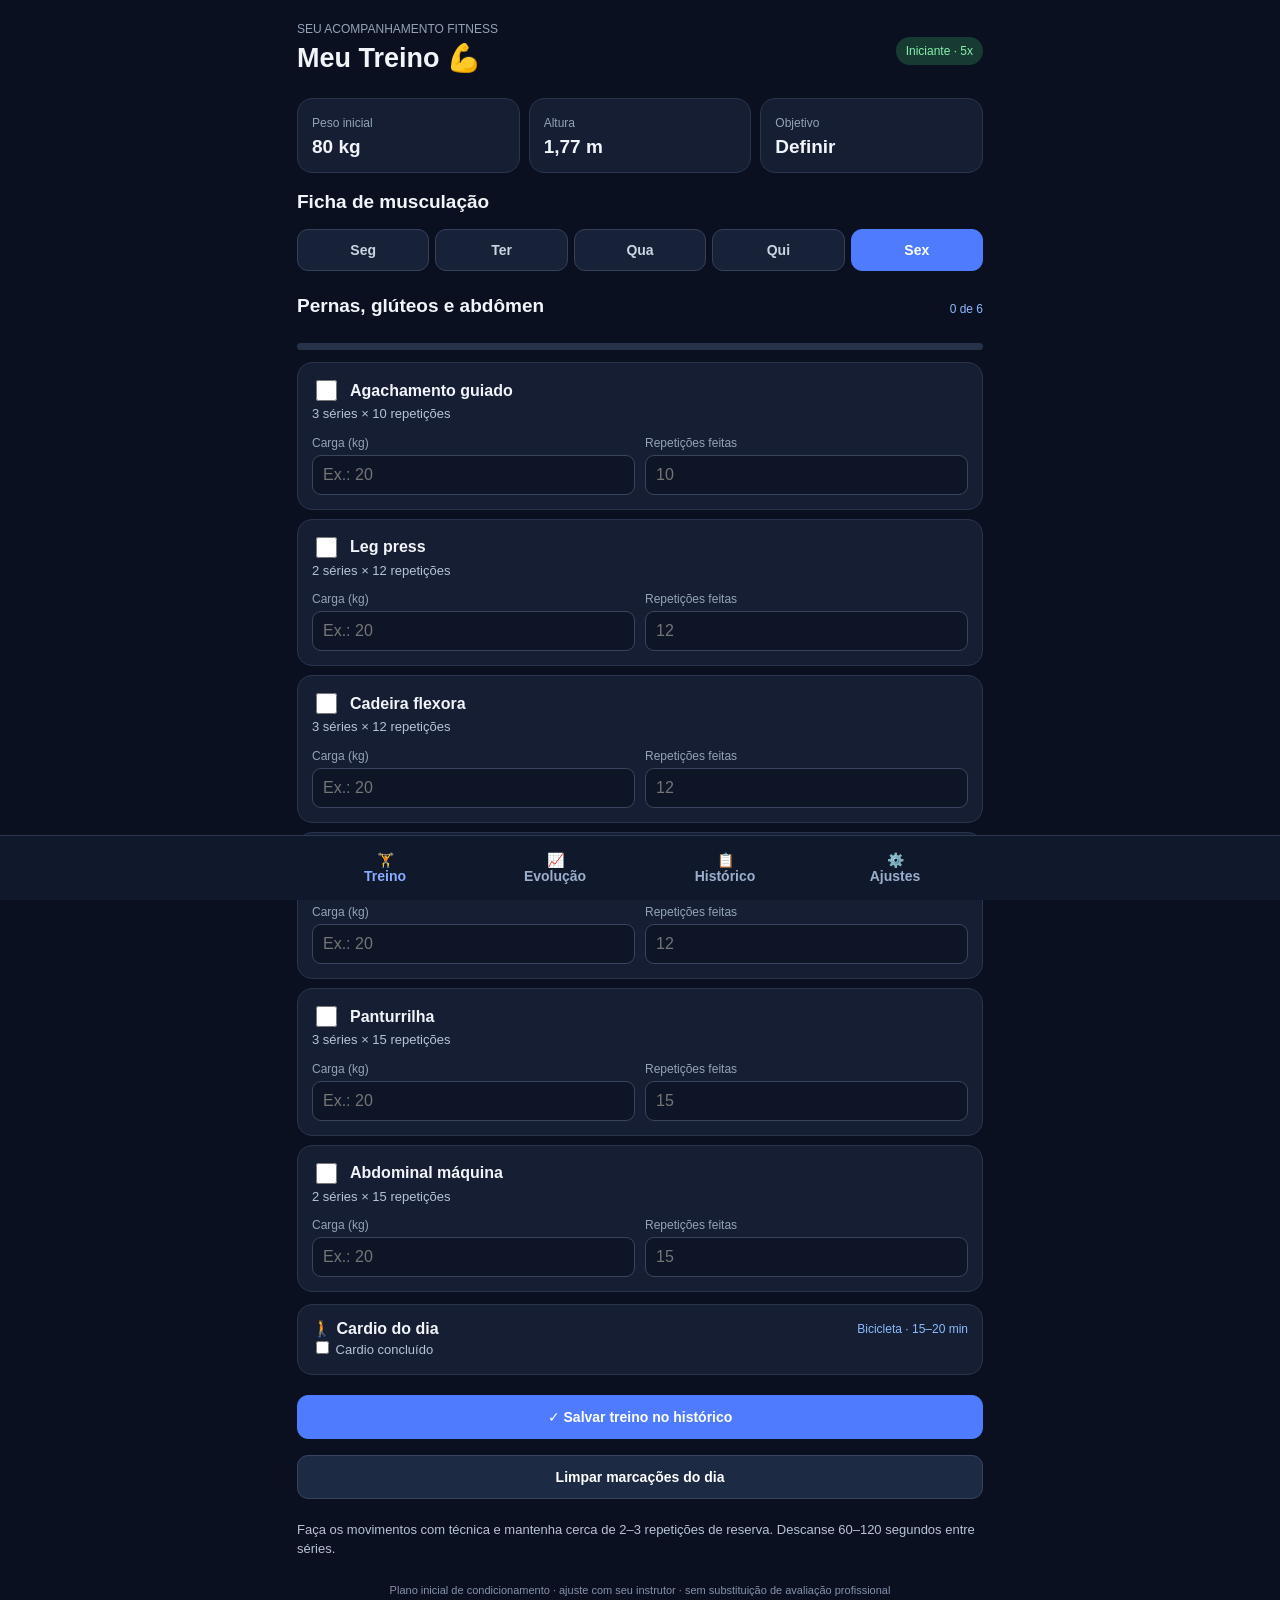
==== index.html @ 93e79a65 "Add files via upload" ====
<!doctype html><html lang="pt-BR"><head><meta charset="utf-8"><meta name="viewport" content="width=device-width,initial-scale=1,viewport-fit=cover"><meta name="theme-color" content="#0b1020"><meta name="apple-mobile-web-app-capable" content="yes"><meta name="apple-mobile-web-app-status-bar-style" content="black-translucent"><meta name="apple-mobile-web-app-title" content="Meu Treino"><link rel="manifest" href="manifest.webmanifest"><link rel="apple-touch-icon" href="icon-192.png"><title>Meu Treino</title><style>
:root{font-family:-apple-system,BlinkMacSystemFont,'Segoe UI',sans-serif;color:#f1f5f9;background:#0b1020;font-synthesis:none}*{box-sizing:border-box}body{margin:0;padding:env(safe-area-inset-top) 0 calc(85px + env(safe-area-inset-bottom));}main{max-width:720px;margin:auto;padding:22px 17px}h1{font-size:27px;margin:6px 0}h2{font-size:19px;margin:8px 0 14px}h3{font-size:16px;margin:0}.muted{color:#94a3b8}.small{font-size:12px}.hero{display:flex;justify-content:space-between;align-items:center}.pill{background:#173b32;color:#86efac;padding:7px 10px;border-radius:20px;font-size:12px}.stats{display:grid;grid-template-columns:repeat(3,1fr);gap:9px;margin:18px 0}.stat,.panel,.exercise{background:#151e32;border:1px solid #29354d;border-radius:15px;padding:14px}.stat strong{display:block;font-size:19px;margin-top:5px}.days{display:grid;grid-template-columns:repeat(5,1fr);gap:6px;margin:16px 0}.day{padding:12px 2px;border-radius:11px;border:1px solid #35415a;background:#172137;color:#cbd5e1;font-weight:650}.day.active,.primary{background:#4f7cff;color:white;border-color:#4f7cff}.exercise{margin:9px 0}.exhead{display:flex;align-items:center;gap:10px}.exhead label{font-weight:650;flex:1}.exhead input{width:21px;height:21px;accent-color:#42d89e}.fields{display:grid;grid-template-columns:1fr 1fr;gap:10px;margin-top:12px}.field label{display:block;color:#94a3b8;font-size:12px;margin-bottom:5px}input[type=number],input[type=date],input[type=text],select{width:100%;background:#0d1526;border:1px solid #39455f;border-radius:9px;color:white;font-size:16px;padding:10px;min-width:0}button{cursor:pointer;font-size:14px}.action{width:100%;border:1px solid #39455f;border-radius:11px;padding:13px;background:#1c2a43;color:white;font-weight:650;margin:8px 0}.action.primary{background:#4f7cff;border-color:#4f7cff}.bar{height:7px;background:#263249;border-radius:8px;overflow:hidden;margin:12px 0}.fill{height:100%;background:#42d89e;transition:width .2s}.row{display:flex;align-items:center;justify-content:space-between;gap:10px}.panel{margin:12px 0}.nav{position:fixed;bottom:0;left:0;right:0;display:flex;justify-content:center;background:#10192c;border-top:1px solid #2b3850;padding:8px 8px calc(8px + env(safe-area-inset-bottom));z-index:5}.nav button{flex:1;max-width:170px;border:0;background:transparent;color:#9baecb;padding:8px 4px;font-weight:600}.nav button.active{color:#8aabff}.hidden{display:none!important}.history{border-bottom:1px solid #34415a;padding:12px 0}.tag{font-size:12px;color:#8cbbff}.note{font-size:13px;line-height:1.5;color:#b6c3d8}.danger{color:#fda4af}.mini{padding:8px 12px;border-radius:9px;border:1px solid #40516f;background:#1a2943;color:#fff}.chart{width:100%;height:175px;display:block}.footer{font-size:11px;color:#8493ad;text-align:center;margin-top:25px} </style></head><body><main><div class="hero"><div><div class="muted small">SEU ACOMPANHAMENTO FITNESS</div><h1>Meu Treino 💪</h1></div><span class="pill">Iniciante · 5x</span></div><div class="stats"><div class="stat"><span class="muted small">Peso inicial</span><strong>80 kg</strong></div><div class="stat"><span class="muted small">Altura</span><strong>1,77 m</strong></div><div class="stat"><span class="muted small">Objetivo</span><strong>Definir</strong></div></div><section id="view-treino"><h2>Ficha de musculação</h2><div class="days" id="days"></div><div class="row"><h2 id="day-title"></h2><span class="tag" id="progress-text"></span></div><div class="bar"><div class="fill" id="progress"></div></div><div id="exercises"></div><div class="panel"><div class="row"><strong>🚶 Cardio do dia</strong><span class="tag" id="cardio"></span></div><label class="note"><input type="checkbox" id="cardio-done"> Cardio concluído</label></div><button class="action primary" id="finish">✓ Salvar treino no histórico</button><button class="action" id="clear-day">Limpar marcações do dia</button><p class="note">Faça os movimentos com técnica e mantenha cerca de 2–3 repetições de reserva. Descanse 60–120 segundos entre séries.</p></section><section id="view-evolucao" class="hidden"><h2>Evolução corporal</h2><div class="panel"><div class="fields"><div class="field"><label>Data</label><input type="date" id="measure-date"></div><div class="field"><label>Peso (kg)</label><input type="number" id="measure-weight" inputmode="decimal" step="0.1" placeholder="80"></div><div class="field"><label>Cintura (cm)</label><input type="number" id="measure-waist" inputmode="decimal" step="0.1" placeholder="Ex.: 92"></div></div><button class="action primary" id="save-measure">Salvar medida</button></div><div class="panel"><h3>Evolução do peso</h3><svg id="weight-chart" class="chart" viewBox="0 0 320 175" aria-label="Gráfico do peso"></svg></div><div class="panel"><h3>Evolução da cintura</h3><svg id="waist-chart" class="chart" viewBox="0 0 320 175" aria-label="Gráfico da cintura"></svg></div><div class="panel"><h3>Medidas registradas</h3><div id="measure-list"></div></div></section><section id="view-historico" class="hidden"><h2>Histórico de treinos</h2><div class="panel" id="history-list"></div></section><section id="view-ajustes" class="hidden"><h2>Dados e backup</h2><div class="panel"><h3>Salvar seus dados</h3><p class="note">Os registros ficam neste aparelho/navegador. Exporte um backup regularmente para Arquivos ou iCloud Drive, especialmente antes de trocar de iPhone.</p><button class="action primary" id="export">Exportar backup (.json)</button><label class="note" for="import">Importar backup:</label><input type="file" accept="application/json,.json" id="import" style="margin:12px 0;max-width:100%"><p class="note">A importação substitui os registros atuais após confirmação.</p></div><div class="panel"><h3>Instalação no iPhone</h3><p class="note">Depois de publicar em HTTPS, abra no Safari, toque em Compartilhar e escolha “Adicionar à Tela de Início”. O app pode funcionar offline após a primeira abertura.</p></div><button class="action danger" id="erase">Apagar todos os dados</button></section><p class="footer">Plano inicial de condicionamento · ajuste com seu instrutor · sem substituição de avaliação profissional</p></main><nav class="nav"><button data-tab="treino" class="active">🏋️<br>Treino</button><button data-tab="evolucao">📈<br>Evolução</button><button data-tab="historico">📋<br>Histórico</button><button data-tab="ajustes">⚙️<br>Ajustes</button></nav><script src="app.js"></script></body></html>
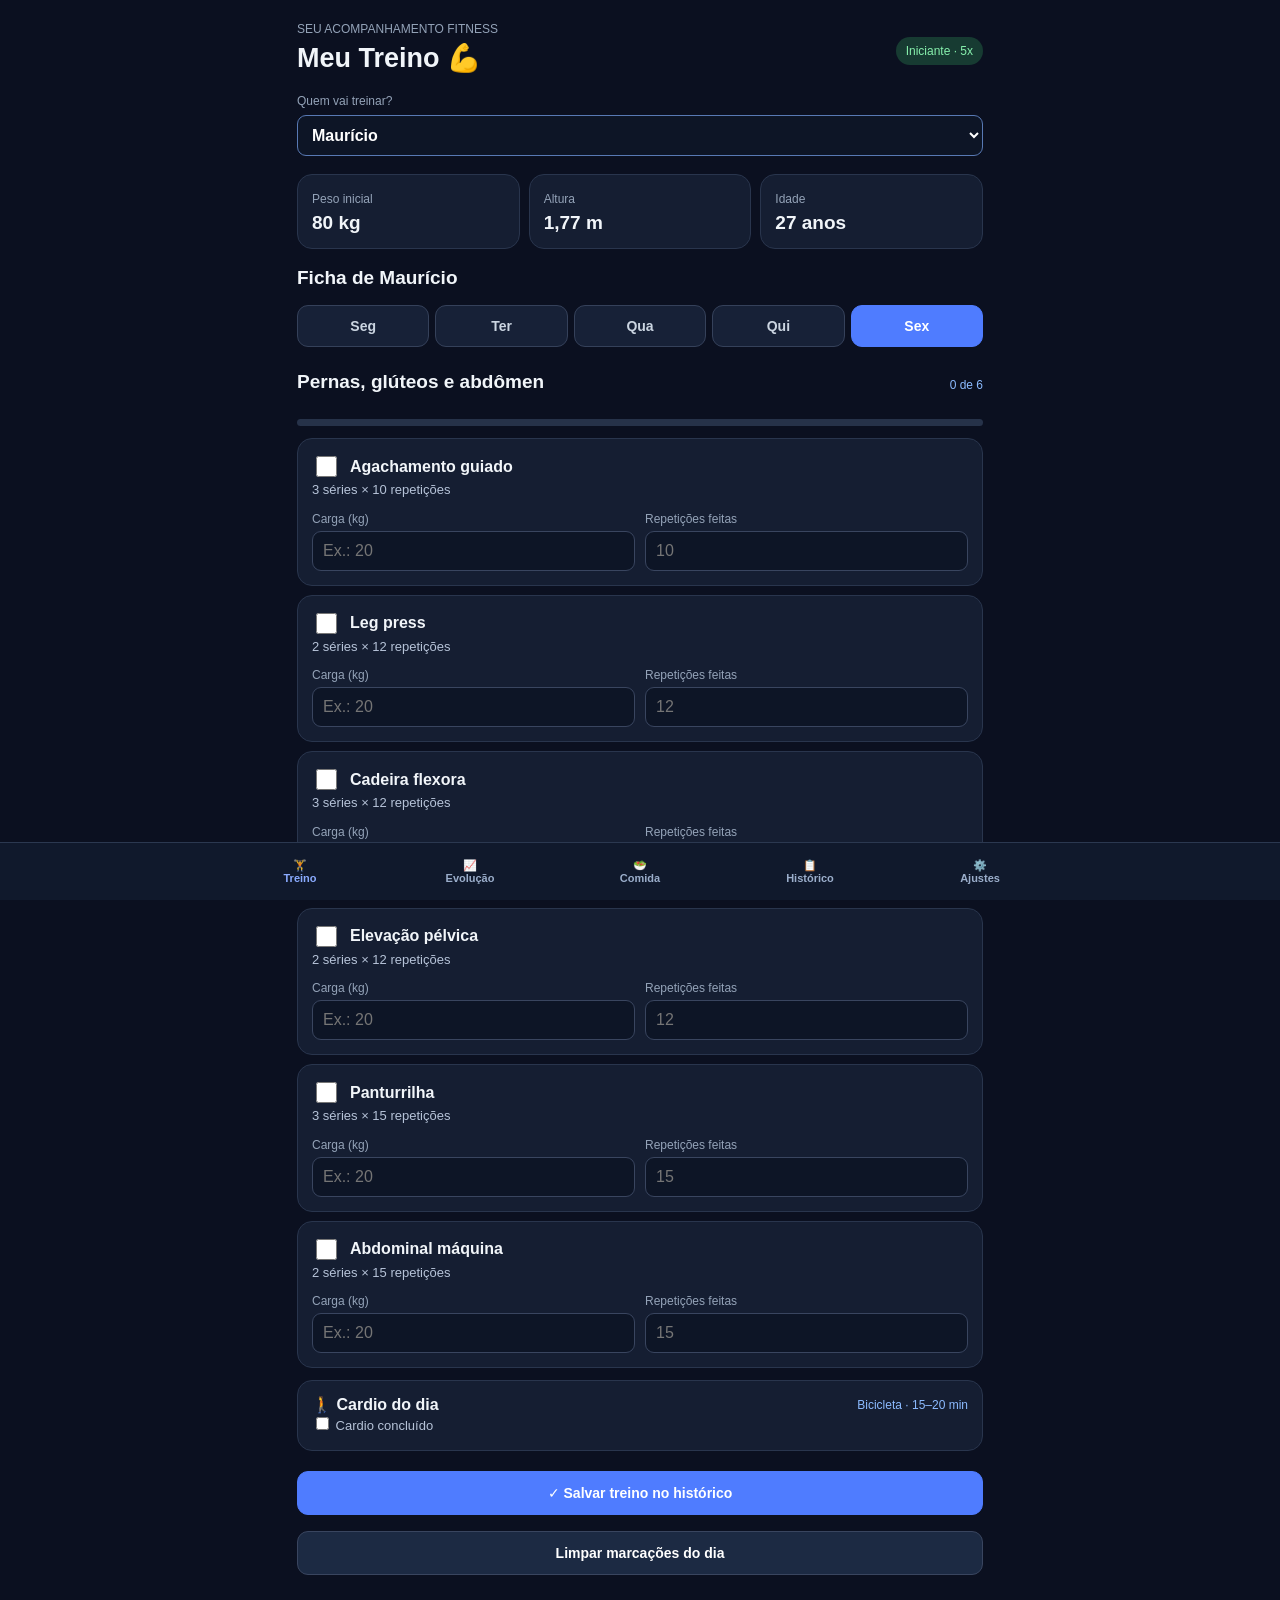
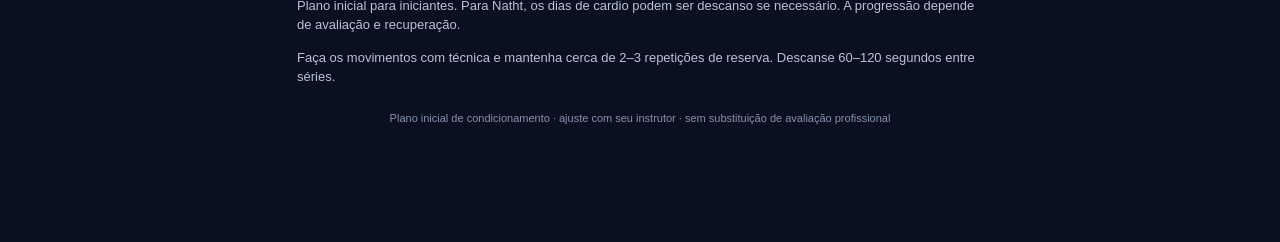
==== commit c0d167dd: "Add files via upload" ====
--- a/index.html
+++ b/index.html
@@ -1,2 +1,2 @@
 <!doctype html><html lang="pt-BR"><head><meta charset="utf-8"><meta name="viewport" content="width=device-width,initial-scale=1,viewport-fit=cover"><meta name="theme-color" content="#0b1020"><meta name="apple-mobile-web-app-capable" content="yes"><meta name="apple-mobile-web-app-status-bar-style" content="black-translucent"><meta name="apple-mobile-web-app-title" content="Meu Treino"><link rel="manifest" href="manifest.webmanifest"><link rel="apple-touch-icon" href="icon-192.png"><title>Meu Treino</title><style>
-:root{font-family:-apple-system,BlinkMacSystemFont,'Segoe UI',sans-serif;color:#f1f5f9;background:#0b1020;font-synthesis:none}*{box-sizing:border-box}body{margin:0;padding:env(safe-area-inset-top) 0 calc(85px + env(safe-area-inset-bottom));}main{max-width:720px;margin:auto;padding:22px 17px}h1{font-size:27px;margin:6px 0}h2{font-size:19px;margin:8px 0 14px}h3{font-size:16px;margin:0}.muted{color:#94a3b8}.small{font-size:12px}.hero{display:flex;justify-content:space-between;align-items:center}.pill{background:#173b32;color:#86efac;padding:7px 10px;border-radius:20px;font-size:12px}.stats{display:grid;grid-template-columns:repeat(3,1fr);gap:9px;margin:18px 0}.stat,.panel,.exercise{background:#151e32;border:1px solid #29354d;border-radius:15px;padding:14px}.stat strong{display:block;font-size:19px;margin-top:5px}.days{display:grid;grid-template-columns:repeat(5,1fr);gap:6px;margin:16px 0}.day{padding:12px 2px;border-radius:11px;border:1px solid #35415a;background:#172137;color:#cbd5e1;font-weight:650}.day.active,.primary{background:#4f7cff;color:white;border-color:#4f7cff}.exercise{margin:9px 0}.exhead{display:flex;align-items:center;gap:10px}.exhead label{font-weight:650;flex:1}.exhead input{width:21px;height:21px;accent-color:#42d89e}.fields{display:grid;grid-template-columns:1fr 1fr;gap:10px;margin-top:12px}.field label{display:block;color:#94a3b8;font-size:12px;margin-bottom:5px}input[type=number],input[type=date],input[type=text],select{width:100%;background:#0d1526;border:1px solid #39455f;border-radius:9px;color:white;font-size:16px;padding:10px;min-width:0}button{cursor:pointer;font-size:14px}.action{width:100%;border:1px solid #39455f;border-radius:11px;padding:13px;background:#1c2a43;color:white;font-weight:650;margin:8px 0}.action.primary{background:#4f7cff;border-color:#4f7cff}.bar{height:7px;background:#263249;border-radius:8px;overflow:hidden;margin:12px 0}.fill{height:100%;background:#42d89e;transition:width .2s}.row{display:flex;align-items:center;justify-content:space-between;gap:10px}.panel{margin:12px 0}.nav{position:fixed;bottom:0;left:0;right:0;display:flex;justify-content:center;background:#10192c;border-top:1px solid #2b3850;padding:8px 8px calc(8px + env(safe-area-inset-bottom));z-index:5}.nav button{flex:1;max-width:170px;border:0;background:transparent;color:#9baecb;padding:8px 4px;font-weight:600}.nav button.active{color:#8aabff}.hidden{display:none!important}.history{border-bottom:1px solid #34415a;padding:12px 0}.tag{font-size:12px;color:#8cbbff}.note{font-size:13px;line-height:1.5;color:#b6c3d8}.danger{color:#fda4af}.mini{padding:8px 12px;border-radius:9px;border:1px solid #40516f;background:#1a2943;color:#fff}.chart{width:100%;height:175px;display:block}.footer{font-size:11px;color:#8493ad;text-align:center;margin-top:25px} </style></head><body><main><div class="hero"><div><div class="muted small">SEU ACOMPANHAMENTO FITNESS</div><h1>Meu Treino 💪</h1></div><span class="pill">Iniciante · 5x</span></div><div class="stats"><div class="stat"><span class="muted small">Peso inicial</span><strong>80 kg</strong></div><div class="stat"><span class="muted small">Altura</span><strong>1,77 m</strong></div><div class="stat"><span class="muted small">Objetivo</span><strong>Definir</strong></div></div><section id="view-treino"><h2>Ficha de musculação</h2><div class="days" id="days"></div><div class="row"><h2 id="day-title"></h2><span class="tag" id="progress-text"></span></div><div class="bar"><div class="fill" id="progress"></div></div><div id="exercises"></div><div class="panel"><div class="row"><strong>🚶 Cardio do dia</strong><span class="tag" id="cardio"></span></div><label class="note"><input type="checkbox" id="cardio-done"> Cardio concluído</label></div><button class="action primary" id="finish">✓ Salvar treino no histórico</button><button class="action" id="clear-day">Limpar marcações do dia</button><p class="note">Faça os movimentos com técnica e mantenha cerca de 2–3 repetições de reserva. Descanse 60–120 segundos entre séries.</p></section><section id="view-evolucao" class="hidden"><h2>Evolução corporal</h2><div class="panel"><div class="fields"><div class="field"><label>Data</label><input type="date" id="measure-date"></div><div class="field"><label>Peso (kg)</label><input type="number" id="measure-weight" inputmode="decimal" step="0.1" placeholder="80"></div><div class="field"><label>Cintura (cm)</label><input type="number" id="measure-waist" inputmode="decimal" step="0.1" placeholder="Ex.: 92"></div></div><button class="action primary" id="save-measure">Salvar medida</button></div><div class="panel"><h3>Evolução do peso</h3><svg id="weight-chart" class="chart" viewBox="0 0 320 175" aria-label="Gráfico do peso"></svg></div><div class="panel"><h3>Evolução da cintura</h3><svg id="waist-chart" class="chart" viewBox="0 0 320 175" aria-label="Gráfico da cintura"></svg></div><div class="panel"><h3>Medidas registradas</h3><div id="measure-list"></div></div></section><section id="view-historico" class="hidden"><h2>Histórico de treinos</h2><div class="panel" id="history-list"></div></section><section id="view-ajustes" class="hidden"><h2>Dados e backup</h2><div class="panel"><h3>Salvar seus dados</h3><p class="note">Os registros ficam neste aparelho/navegador. Exporte um backup regularmente para Arquivos ou iCloud Drive, especialmente antes de trocar de iPhone.</p><button class="action primary" id="export">Exportar backup (.json)</button><label class="note" for="import">Importar backup:</label><input type="file" accept="application/json,.json" id="import" style="margin:12px 0;max-width:100%"><p class="note">A importação substitui os registros atuais após confirmação.</p></div><div class="panel"><h3>Instalação no iPhone</h3><p class="note">Depois de publicar em HTTPS, abra no Safari, toque em Compartilhar e escolha “Adicionar à Tela de Início”. O app pode funcionar offline após a primeira abertura.</p></div><button class="action danger" id="erase">Apagar todos os dados</button></section><p class="footer">Plano inicial de condicionamento · ajuste com seu instrutor · sem substituição de avaliação profissional</p></main><nav class="nav"><button data-tab="treino" class="active">🏋️<br>Treino</button><button data-tab="evolucao">📈<br>Evolução</button><button data-tab="historico">📋<br>Histórico</button><button data-tab="ajustes">⚙️<br>Ajustes</button></nav><script src="app.js"></script></body></html>
+:root{font-family:-apple-system,BlinkMacSystemFont,'Segoe UI',sans-serif;color:#f1f5f9;background:#0b1020;font-synthesis:none}*{box-sizing:border-box}body{margin:0;padding:env(safe-area-inset-top) 0 calc(85px + env(safe-area-inset-bottom));}main{max-width:720px;margin:auto;padding:22px 17px}h1{font-size:27px;margin:6px 0}h2{font-size:19px;margin:8px 0 14px}h3{font-size:16px;margin:0}.muted{color:#94a3b8}.small{font-size:12px}.hero{display:flex;justify-content:space-between;align-items:center}.pill{background:#173b32;color:#86efac;padding:7px 10px;border-radius:20px;font-size:12px}.profilebar{margin:14px 0}.profilebar label{display:block;font-size:12px;color:#94a3b8;margin-bottom:7px}.profilebar select{font-weight:700;border-color:#5879b4}.stats{display:grid;grid-template-columns:repeat(3,1fr);gap:9px;margin:18px 0}.stat,.panel,.exercise{background:#151e32;border:1px solid #29354d;border-radius:15px;padding:14px}.stat strong{display:block;font-size:19px;margin-top:5px}.days{display:grid;grid-template-columns:repeat(5,1fr);gap:6px;margin:16px 0}.day{padding:12px 2px;border-radius:11px;border:1px solid #35415a;background:#172137;color:#cbd5e1;font-weight:650}.day.active,.primary{background:#4f7cff;color:white;border-color:#4f7cff}.exercise{margin:9px 0}.exhead{display:flex;align-items:center;gap:10px}.exhead label{font-weight:650;flex:1}.exhead input{width:21px;height:21px;accent-color:#42d89e}.fields{display:grid;grid-template-columns:1fr 1fr;gap:10px;margin-top:12px}.field label{display:block;color:#94a3b8;font-size:12px;margin-bottom:5px}input[type=number],input[type=date],input[type=text],select{width:100%;background:#0d1526;border:1px solid #39455f;border-radius:9px;color:white;font-size:16px;padding:10px;min-width:0}button{cursor:pointer;font-size:14px}.action{width:100%;border:1px solid #39455f;border-radius:11px;padding:13px;background:#1c2a43;color:white;font-weight:650;margin:8px 0}.action.primary{background:#4f7cff;border-color:#4f7cff}.bar{height:7px;background:#263249;border-radius:8px;overflow:hidden;margin:12px 0}.fill{height:100%;background:#42d89e;transition:width .2s}.row{display:flex;align-items:center;justify-content:space-between;gap:10px}.panel{margin:12px 0}.nav{position:fixed;bottom:0;left:0;right:0;display:flex;justify-content:center;background:#10192c;border-top:1px solid #2b3850;padding:8px 8px calc(8px + env(safe-area-inset-bottom));z-index:5}.nav button{flex:1;max-width:170px;border:0;background:transparent;color:#9baecb;padding:8px 4px;font-weight:600}.nav button.active{color:#8aabff}.hidden{display:none!important}.history{border-bottom:1px solid #34415a;padding:12px 0}.tag{font-size:12px;color:#8cbbff}.note{font-size:13px;line-height:1.5;color:#b6c3d8}.danger{color:#fda4af}.mini{padding:8px 12px;border-radius:9px;border:1px solid #40516f;background:#1a2943;color:#fff}.chart{width:100%;height:175px;display:block}.footer{font-size:11px;color:#8493ad;text-align:center;margin-top:25px} textarea{width:100%;min-height:76px;background:#0d1526;border:1px solid #39455f;border-radius:9px;color:#fff;font-size:16px;padding:10px} .field{min-width:0}.field select{width:100%}.cols3{display:grid;grid-template-columns:repeat(3,1fr);gap:8px}.chips{display:flex;flex-wrap:wrap;gap:7px}.chip{border:1px solid #40516f;background:#1c2a43;color:#e2e8f0;border-radius:20px;padding:9px 11px}.hint{font-size:12px;color:#a7b7d1}.metric{font-size:25px;font-weight:750;color:#a8c1ff}.nav{overflow-x:auto}.nav button{min-width:65px;font-size:11px}.warn{color:#fbbf24} </style></head><body><main><div class="hero"><div><div class="muted small">SEU ACOMPANHAMENTO FITNESS</div><h1>Meu Treino 💪</h1></div><span class="pill">Iniciante · 5x</span></div><div class="profilebar"><label for="profile">Quem vai treinar?</label><select id="profile"><option value="mauricio">Maurício</option><option value="natht">Natht</option></select></div><div class="stats"><div class="stat"><span class="muted small">Peso inicial</span><strong id="stat-weight">80 kg</strong></div><div class="stat"><span class="muted small">Altura</span><strong id="stat-height">1,77 m</strong></div><div class="stat"><span class="muted small">Idade</span><strong id="stat-age">27 anos</strong></div></div><section id="view-treino"><h2>Ficha de <span data-profile-name>Maurício</span></h2><div class="days" id="days"></div><div class="row"><h2 id="day-title"></h2><span class="tag" id="progress-text"></span></div><div class="bar"><div class="fill" id="progress"></div></div><div id="exercises"></div><div class="panel"><div class="row"><strong>🚶 Cardio do dia</strong><span class="tag" id="cardio"></span></div><label class="note"><input type="checkbox" id="cardio-done"> Cardio concluído</label></div><button class="action primary" id="finish">✓ Salvar treino no histórico</button><button class="action" id="clear-day">Limpar marcações do dia</button><p class="note">Plano inicial para iniciantes. Para Natht, os dias de cardio podem ser descanso se necessário. A progressão depende de avaliação e recuperação.</p><p class="note">Faça os movimentos com técnica e mantenha cerca de 2–3 repetições de reserva. Descanse 60–120 segundos entre séries.</p></section><section id="view-evolucao" class="hidden"><h2>Evolução de <span data-profile-name>Maurício</span></h2><div class="panel"><div class="fields"><div class="field"><label>Data</label><input type="date" id="measure-date"></div><div class="field"><label>Peso (kg)</label><input type="number" id="measure-weight" inputmode="decimal" step="0.1" placeholder="80"></div><div class="field"><label>Cintura (cm)</label><input type="number" id="measure-waist" inputmode="decimal" step="0.1" placeholder="Ex.: 92"></div><div class="field"><label>Quadril (cm)</label><input type="number" id="measure-hip" step="0.1"></div><div class="field"><label>Peito (cm)</label><input type="number" id="measure-chest" step="0.1"></div><div class="field"><label>Braço (cm)</label><input type="number" id="measure-arm" step="0.1"></div></div><button class="action primary" id="save-measure">Salvar medida</button></div><div class="panel"><h3>Evolução do peso</h3><svg id="weight-chart" class="chart" viewBox="0 0 320 175" aria-label="Gráfico do peso"></svg></div><div class="panel"><h3>Evolução da cintura</h3><svg id="waist-chart" class="chart" viewBox="0 0 320 175" aria-label="Gráfico da cintura"></svg></div><div class="panel"><h3>Água de hoje</h3><div class="row"><div><strong id="water-total">0 ml</strong><p class="hint" id="water-goal"></p></div><button class="mini" id="water-add">+ 250 ml</button><button class="mini" id="water-reset">Zerar</button></div></div><div class="panel"><h3>Medidas registradas</h3><div id="measure-list"></div></div></section><section id="view-alimentacao" class="hidden"><h2>Alimentação de <span data-profile-name>Maurício</span></h2><div class="panel"><div class="row"><strong>Diário alimentar</strong><input type="date" id="food-date" style="width:155px"></div><div class="cols3" style="margin-top:14px"><div><span class="hint">Consumidas</span><div class="metric" id="food-total">0</div><span class="hint">kcal</span></div><div><span class="hint">Meta diária</span><div class="metric" id="food-goal">—</div><span class="hint">kcal</span></div><div><span class="hint">Proteínas</span><div class="metric" id="protein-total">0</div><span class="hint">gramas</span></div></div><div class="bar"><div id="food-progress" class="fill"></div></div><p class="note" id="food-balance"></p></div><div class="panel"><h3>Adicionar alimento ou refeição</h3><p class="hint">Valores são estimativas. Confira o rótulo ou tabela nutricional e ajuste as quantidades.</p><div class="fields"><div class="field"><label>Alimento / refeição</label><input type="text" id="food-name" placeholder="Ex.: arroz cozido"></div><div class="field"><label>Refeição</label><select id="food-meal"><option>Café da manhã</option><option>Almoço</option><option>Lanche</option><option>Jantar</option><option>Ceia</option></select></div><div class="field"><label>Calorias (kcal)</label><input type="number" id="food-cal" min="0" step="1" placeholder="Ex.: 130"></div><div class="field"><label>Proteína (g)</label><input type="number" id="food-protein" min="0" step="0.1" placeholder="Ex.: 3"></div></div><button class="action primary" id="add-food">+ Registrar alimento</button><h3 style="margin:12px 0 8px">Atalhos de porções</h3><div class="chips" id="food-quick"></div></div><div class="panel"><h3>Refeições registradas</h3><div id="food-list"></div></div><div class="panel"><h3>Ideias de refeições</h3><div id="food-tips"></div><p class="note">Sugestões gerais, não substituem orientação nutricional. Para perda de gordura, priorize um déficit moderado e proteína adequada.</p></div></section><section id="view-historico" class="hidden"><h2>Histórico de <span data-profile-name>Maurício</span></h2><div class="panel" id="history-list"></div></section><section id="view-ajustes" class="hidden"><h2>Perfil e ajustes</h2><div class="panel"><h3>Dados de <span data-profile-name>Maurício</span></h3><div class="fields"><div class="field"><label>Nome</label><input type="text" id="cfg-name"></div><div class="field"><label>Idade (anos)</label><input type="number" id="cfg-age" min="13" max="110"></div><div class="field"><label>Altura (cm)</label><input type="number" id="cfg-height" min="100" max="240" step="0.1"></div><div class="field"><label>Peso atual (kg)</label><input type="number" id="cfg-weight" min="25" max="350" step="0.1"></div><div class="field"><label>Meta calórica (kcal/dia)</label><input type="number" id="cfg-cal" min="1000" max="6000" step="50"></div><div class="field"><label>Meta proteína (g/dia)</label><input type="number" id="cfg-protein" min="30" max="350"></div><div class="field"><label>Meta de água (ml/dia)</label><input type="number" id="cfg-water" min="500" max="7000" step="100"></div></div><button class="action primary" id="save-profile">Salvar perfil e metas</button><p class="hint">Metas são editáveis e estimativas iniciais, não prescrições individuais.</p></div><div class="panel"><h3>Editar ficha de treino</h3><div class="field"><label>Dia</label><select id="edit-day"></select></div><div class="field" style="margin-top:9px"><label>Nome do treino</label><input type="text" id="edit-title"></div><div class="field" style="margin-top:9px"><label>Cardio</label><input type="text" id="edit-cardio"></div><div id="edit-exercises"></div><button class="action" id="add-exercise">+ Adicionar exercício</button><button class="action primary" id="save-workout">Salvar alterações no treino</button><button class="action" id="reset-workout">Restaurar treino original deste dia</button><p class="hint">Mudanças afetam treinos futuros, sem apagar o histórico já salvo.</p></div><div class="panel"><h3>Salvar seus dados</h3><p class="note">Os registros ficam neste aparelho/navegador. Exporte um backup regularmente para Arquivos ou iCloud Drive, especialmente antes de trocar de iPhone.</p><button class="action primary" id="export">Exportar backup (.json)</button><label class="note" for="import">Importar backup:</label><input type="file" accept="application/json,.json" id="import" style="margin:12px 0;max-width:100%"><p class="note">O backup v2 inclui os dois perfis. Backups antigos (v1) restauram apenas o perfil Maurício.</p></div><div class="panel"><h3>Instalação no iPhone</h3><p class="note">Depois de publicar em HTTPS, abra no Safari, toque em Compartilhar e escolha “Adicionar à Tela de Início”. O app pode funcionar offline após a primeira abertura.</p></div><button class="action danger" id="erase">Apagar dados do perfil selecionado</button></section><p class="footer">Plano inicial de condicionamento · ajuste com seu instrutor · sem substituição de avaliação profissional</p></main><nav class="nav"><button data-tab="treino" class="active">🏋️<br>Treino</button><button data-tab="evolucao">📈<br>Evolução</button><button data-tab="alimentacao">🥗<br>Comida</button><button data-tab="historico">📋<br>Histórico</button><button data-tab="ajustes">⚙️<br>Ajustes</button></nav><script src="app.js"></script></body></html>
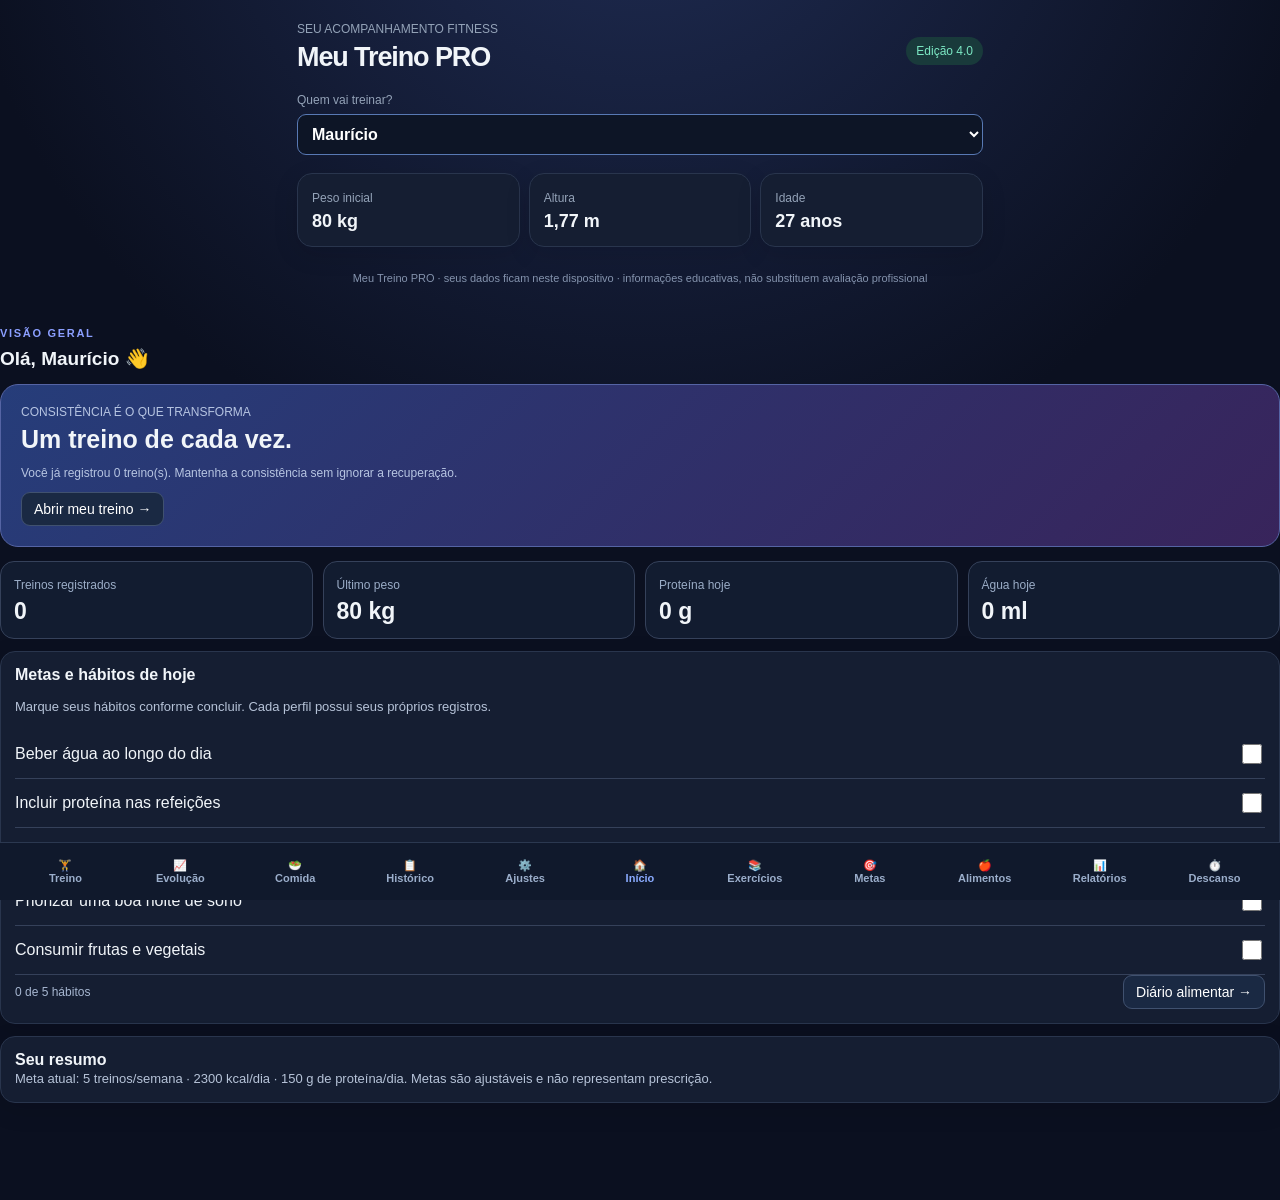
==== commit 3a7930ec: "Add files via upload" ====
--- a/index.html
+++ b/index.html
@@ -1,2 +1,5 @@
-<!doctype html><html lang="pt-BR"><head><meta charset="utf-8"><meta name="viewport" content="width=device-width,initial-scale=1,viewport-fit=cover"><meta name="theme-color" content="#0b1020"><meta name="apple-mobile-web-app-capable" content="yes"><meta name="apple-mobile-web-app-status-bar-style" content="black-translucent"><meta name="apple-mobile-web-app-title" content="Meu Treino"><link rel="manifest" href="manifest.webmanifest"><link rel="apple-touch-icon" href="icon-192.png"><title>Meu Treino</title><style>
-:root{font-family:-apple-system,BlinkMacSystemFont,'Segoe UI',sans-serif;color:#f1f5f9;background:#0b1020;font-synthesis:none}*{box-sizing:border-box}body{margin:0;padding:env(safe-area-inset-top) 0 calc(85px + env(safe-area-inset-bottom));}main{max-width:720px;margin:auto;padding:22px 17px}h1{font-size:27px;margin:6px 0}h2{font-size:19px;margin:8px 0 14px}h3{font-size:16px;margin:0}.muted{color:#94a3b8}.small{font-size:12px}.hero{display:flex;justify-content:space-between;align-items:center}.pill{background:#173b32;color:#86efac;padding:7px 10px;border-radius:20px;font-size:12px}.profilebar{margin:14px 0}.profilebar label{display:block;font-size:12px;color:#94a3b8;margin-bottom:7px}.profilebar select{font-weight:700;border-color:#5879b4}.stats{display:grid;grid-template-columns:repeat(3,1fr);gap:9px;margin:18px 0}.stat,.panel,.exercise{background:#151e32;border:1px solid #29354d;border-radius:15px;padding:14px}.stat strong{display:block;font-size:19px;margin-top:5px}.days{display:grid;grid-template-columns:repeat(5,1fr);gap:6px;margin:16px 0}.day{padding:12px 2px;border-radius:11px;border:1px solid #35415a;background:#172137;color:#cbd5e1;font-weight:650}.day.active,.primary{background:#4f7cff;color:white;border-color:#4f7cff}.exercise{margin:9px 0}.exhead{display:flex;align-items:center;gap:10px}.exhead label{font-weight:650;flex:1}.exhead input{width:21px;height:21px;accent-color:#42d89e}.fields{display:grid;grid-template-columns:1fr 1fr;gap:10px;margin-top:12px}.field label{display:block;color:#94a3b8;font-size:12px;margin-bottom:5px}input[type=number],input[type=date],input[type=text],select{width:100%;background:#0d1526;border:1px solid #39455f;border-radius:9px;color:white;font-size:16px;padding:10px;min-width:0}button{cursor:pointer;font-size:14px}.action{width:100%;border:1px solid #39455f;border-radius:11px;padding:13px;background:#1c2a43;color:white;font-weight:650;margin:8px 0}.action.primary{background:#4f7cff;border-color:#4f7cff}.bar{height:7px;background:#263249;border-radius:8px;overflow:hidden;margin:12px 0}.fill{height:100%;background:#42d89e;transition:width .2s}.row{display:flex;align-items:center;justify-content:space-between;gap:10px}.panel{margin:12px 0}.nav{position:fixed;bottom:0;left:0;right:0;display:flex;justify-content:center;background:#10192c;border-top:1px solid #2b3850;padding:8px 8px calc(8px + env(safe-area-inset-bottom));z-index:5}.nav button{flex:1;max-width:170px;border:0;background:transparent;color:#9baecb;padding:8px 4px;font-weight:600}.nav button.active{color:#8aabff}.hidden{display:none!important}.history{border-bottom:1px solid #34415a;padding:12px 0}.tag{font-size:12px;color:#8cbbff}.note{font-size:13px;line-height:1.5;color:#b6c3d8}.danger{color:#fda4af}.mini{padding:8px 12px;border-radius:9px;border:1px solid #40516f;background:#1a2943;color:#fff}.chart{width:100%;height:175px;display:block}.footer{font-size:11px;color:#8493ad;text-align:center;margin-top:25px} textarea{width:100%;min-height:76px;background:#0d1526;border:1px solid #39455f;border-radius:9px;color:#fff;font-size:16px;padding:10px} .field{min-width:0}.field select{width:100%}.cols3{display:grid;grid-template-columns:repeat(3,1fr);gap:8px}.chips{display:flex;flex-wrap:wrap;gap:7px}.chip{border:1px solid #40516f;background:#1c2a43;color:#e2e8f0;border-radius:20px;padding:9px 11px}.hint{font-size:12px;color:#a7b7d1}.metric{font-size:25px;font-weight:750;color:#a8c1ff}.nav{overflow-x:auto}.nav button{min-width:65px;font-size:11px}.warn{color:#fbbf24} </style></head><body><main><div class="hero"><div><div class="muted small">SEU ACOMPANHAMENTO FITNESS</div><h1>Meu Treino 💪</h1></div><span class="pill">Iniciante · 5x</span></div><div class="profilebar"><label for="profile">Quem vai treinar?</label><select id="profile"><option value="mauricio">Maurício</option><option value="natht">Natht</option></select></div><div class="stats"><div class="stat"><span class="muted small">Peso inicial</span><strong id="stat-weight">80 kg</strong></div><div class="stat"><span class="muted small">Altura</span><strong id="stat-height">1,77 m</strong></div><div class="stat"><span class="muted small">Idade</span><strong id="stat-age">27 anos</strong></div></div><section id="view-treino"><h2>Ficha de <span data-profile-name>Maurício</span></h2><div class="days" id="days"></div><div class="row"><h2 id="day-title"></h2><span class="tag" id="progress-text"></span></div><div class="bar"><div class="fill" id="progress"></div></div><div id="exercises"></div><div class="panel"><div class="row"><strong>🚶 Cardio do dia</strong><span class="tag" id="cardio"></span></div><label class="note"><input type="checkbox" id="cardio-done"> Cardio concluído</label></div><button class="action primary" id="finish">✓ Salvar treino no histórico</button><button class="action" id="clear-day">Limpar marcações do dia</button><p class="note">Plano inicial para iniciantes. Para Natht, os dias de cardio podem ser descanso se necessário. A progressão depende de avaliação e recuperação.</p><p class="note">Faça os movimentos com técnica e mantenha cerca de 2–3 repetições de reserva. Descanse 60–120 segundos entre séries.</p></section><section id="view-evolucao" class="hidden"><h2>Evolução de <span data-profile-name>Maurício</span></h2><div class="panel"><div class="fields"><div class="field"><label>Data</label><input type="date" id="measure-date"></div><div class="field"><label>Peso (kg)</label><input type="number" id="measure-weight" inputmode="decimal" step="0.1" placeholder="80"></div><div class="field"><label>Cintura (cm)</label><input type="number" id="measure-waist" inputmode="decimal" step="0.1" placeholder="Ex.: 92"></div><div class="field"><label>Quadril (cm)</label><input type="number" id="measure-hip" step="0.1"></div><div class="field"><label>Peito (cm)</label><input type="number" id="measure-chest" step="0.1"></div><div class="field"><label>Braço (cm)</label><input type="number" id="measure-arm" step="0.1"></div></div><button class="action primary" id="save-measure">Salvar medida</button></div><div class="panel"><h3>Evolução do peso</h3><svg id="weight-chart" class="chart" viewBox="0 0 320 175" aria-label="Gráfico do peso"></svg></div><div class="panel"><h3>Evolução da cintura</h3><svg id="waist-chart" class="chart" viewBox="0 0 320 175" aria-label="Gráfico da cintura"></svg></div><div class="panel"><h3>Água de hoje</h3><div class="row"><div><strong id="water-total">0 ml</strong><p class="hint" id="water-goal"></p></div><button class="mini" id="water-add">+ 250 ml</button><button class="mini" id="water-reset">Zerar</button></div></div><div class="panel"><h3>Medidas registradas</h3><div id="measure-list"></div></div></section><section id="view-alimentacao" class="hidden"><h2>Alimentação de <span data-profile-name>Maurício</span></h2><div class="panel"><div class="row"><strong>Diário alimentar</strong><input type="date" id="food-date" style="width:155px"></div><div class="cols3" style="margin-top:14px"><div><span class="hint">Consumidas</span><div class="metric" id="food-total">0</div><span class="hint">kcal</span></div><div><span class="hint">Meta diária</span><div class="metric" id="food-goal">—</div><span class="hint">kcal</span></div><div><span class="hint">Proteínas</span><div class="metric" id="protein-total">0</div><span class="hint">gramas</span></div></div><div class="bar"><div id="food-progress" class="fill"></div></div><p class="note" id="food-balance"></p></div><div class="panel"><h3>Adicionar alimento ou refeição</h3><p class="hint">Valores são estimativas. Confira o rótulo ou tabela nutricional e ajuste as quantidades.</p><div class="fields"><div class="field"><label>Alimento / refeição</label><input type="text" id="food-name" placeholder="Ex.: arroz cozido"></div><div class="field"><label>Refeição</label><select id="food-meal"><option>Café da manhã</option><option>Almoço</option><option>Lanche</option><option>Jantar</option><option>Ceia</option></select></div><div class="field"><label>Calorias (kcal)</label><input type="number" id="food-cal" min="0" step="1" placeholder="Ex.: 130"></div><div class="field"><label>Proteína (g)</label><input type="number" id="food-protein" min="0" step="0.1" placeholder="Ex.: 3"></div></div><button class="action primary" id="add-food">+ Registrar alimento</button><h3 style="margin:12px 0 8px">Atalhos de porções</h3><div class="chips" id="food-quick"></div></div><div class="panel"><h3>Refeições registradas</h3><div id="food-list"></div></div><div class="panel"><h3>Ideias de refeições</h3><div id="food-tips"></div><p class="note">Sugestões gerais, não substituem orientação nutricional. Para perda de gordura, priorize um déficit moderado e proteína adequada.</p></div></section><section id="view-historico" class="hidden"><h2>Histórico de <span data-profile-name>Maurício</span></h2><div class="panel" id="history-list"></div></section><section id="view-ajustes" class="hidden"><h2>Perfil e ajustes</h2><div class="panel"><h3>Dados de <span data-profile-name>Maurício</span></h3><div class="fields"><div class="field"><label>Nome</label><input type="text" id="cfg-name"></div><div class="field"><label>Idade (anos)</label><input type="number" id="cfg-age" min="13" max="110"></div><div class="field"><label>Altura (cm)</label><input type="number" id="cfg-height" min="100" max="240" step="0.1"></div><div class="field"><label>Peso atual (kg)</label><input type="number" id="cfg-weight" min="25" max="350" step="0.1"></div><div class="field"><label>Meta calórica (kcal/dia)</label><input type="number" id="cfg-cal" min="1000" max="6000" step="50"></div><div class="field"><label>Meta proteína (g/dia)</label><input type="number" id="cfg-protein" min="30" max="350"></div><div class="field"><label>Meta de água (ml/dia)</label><input type="number" id="cfg-water" min="500" max="7000" step="100"></div></div><button class="action primary" id="save-profile">Salvar perfil e metas</button><p class="hint">Metas são editáveis e estimativas iniciais, não prescrições individuais.</p></div><div class="panel"><h3>Editar ficha de treino</h3><div class="field"><label>Dia</label><select id="edit-day"></select></div><div class="field" style="margin-top:9px"><label>Nome do treino</label><input type="text" id="edit-title"></div><div class="field" style="margin-top:9px"><label>Cardio</label><input type="text" id="edit-cardio"></div><div id="edit-exercises"></div><button class="action" id="add-exercise">+ Adicionar exercício</button><button class="action primary" id="save-workout">Salvar alterações no treino</button><button class="action" id="reset-workout">Restaurar treino original deste dia</button><p class="hint">Mudanças afetam treinos futuros, sem apagar o histórico já salvo.</p></div><div class="panel"><h3>Salvar seus dados</h3><p class="note">Os registros ficam neste aparelho/navegador. Exporte um backup regularmente para Arquivos ou iCloud Drive, especialmente antes de trocar de iPhone.</p><button class="action primary" id="export">Exportar backup (.json)</button><label class="note" for="import">Importar backup:</label><input type="file" accept="application/json,.json" id="import" style="margin:12px 0;max-width:100%"><p class="note">O backup v2 inclui os dois perfis. Backups antigos (v1) restauram apenas o perfil Maurício.</p></div><div class="panel"><h3>Instalação no iPhone</h3><p class="note">Depois de publicar em HTTPS, abra no Safari, toque em Compartilhar e escolha “Adicionar à Tela de Início”. O app pode funcionar offline após a primeira abertura.</p></div><button class="action danger" id="erase">Apagar dados do perfil selecionado</button></section><p class="footer">Plano inicial de condicionamento · ajuste com seu instrutor · sem substituição de avaliação profissional</p></main><nav class="nav"><button data-tab="treino" class="active">🏋️<br>Treino</button><button data-tab="evolucao">📈<br>Evolução</button><button data-tab="alimentacao">🥗<br>Comida</button><button data-tab="historico">📋<br>Histórico</button><button data-tab="ajustes">⚙️<br>Ajustes</button></nav><script src="app.js"></script></body></html>
+<!DOCTYPE html>
+<html lang="pt-BR"><head><meta charset="utf-8"/><meta content="width=device-width,initial-scale=1,viewport-fit=cover" name="viewport"/><meta content="#0b1020" name="theme-color"/><meta content="yes" name="apple-mobile-web-app-capable"/><meta content="black-translucent" name="apple-mobile-web-app-status-bar-style"/><meta content="Meu Treino" name="apple-mobile-web-app-title"/><link href="manifest.webmanifest" rel="manifest"/><link href="icon-192.png" rel="apple-touch-icon"/><title>Meu Treino</title><style>
+:root{font-family:-apple-system,BlinkMacSystemFont,'Segoe UI',sans-serif;color:#f1f5f9;background:#0b1020;font-synthesis:none}*{box-sizing:border-box}body{margin:0;padding:env(safe-area-inset-top) 0 calc(85px + env(safe-area-inset-bottom));}main{max-width:720px;margin:auto;padding:22px 17px}h1{font-size:27px;margin:6px 0}h2{font-size:19px;margin:8px 0 14px}h3{font-size:16px;margin:0}.muted{color:#94a3b8}.small{font-size:12px}.hero{display:flex;justify-content:space-between;align-items:center}.pill{background:#173b32;color:#86efac;padding:7px 10px;border-radius:20px;font-size:12px}.profilebar{margin:14px 0}.profilebar label{display:block;font-size:12px;color:#94a3b8;margin-bottom:7px}.profilebar select{font-weight:700;border-color:#5879b4}.stats{display:grid;grid-template-columns:repeat(3,1fr);gap:9px;margin:18px 0}.stat,.panel,.exercise{background:#151e32;border:1px solid #29354d;border-radius:15px;padding:14px}.stat strong{display:block;font-size:19px;margin-top:5px}.days{display:grid;grid-template-columns:repeat(5,1fr);gap:6px;margin:16px 0}.day{padding:12px 2px;border-radius:11px;border:1px solid #35415a;background:#172137;color:#cbd5e1;font-weight:650}.day.active,.primary{background:#4f7cff;color:white;border-color:#4f7cff}.exercise{margin:9px 0}.exhead{display:flex;align-items:center;gap:10px}.exhead label{font-weight:650;flex:1}.exhead input{width:21px;height:21px;accent-color:#42d89e}.fields{display:grid;grid-template-columns:1fr 1fr;gap:10px;margin-top:12px}.field label{display:block;color:#94a3b8;font-size:12px;margin-bottom:5px}input[type=number],input[type=date],input[type=text],select{width:100%;background:#0d1526;border:1px solid #39455f;border-radius:9px;color:white;font-size:16px;padding:10px;min-width:0}button{cursor:pointer;font-size:14px}.action{width:100%;border:1px solid #39455f;border-radius:11px;padding:13px;background:#1c2a43;color:white;font-weight:650;margin:8px 0}.action.primary{background:#4f7cff;border-color:#4f7cff}.bar{height:7px;background:#263249;border-radius:8px;overflow:hidden;margin:12px 0}.fill{height:100%;background:#42d89e;transition:width .2s}.row{display:flex;align-items:center;justify-content:space-between;gap:10px}.panel{margin:12px 0}.nav{position:fixed;bottom:0;left:0;right:0;display:flex;justify-content:center;background:#10192c;border-top:1px solid #2b3850;padding:8px 8px calc(8px + env(safe-area-inset-bottom));z-index:5}.nav button{flex:1;max-width:170px;border:0;background:transparent;color:#9baecb;padding:8px 4px;font-weight:600}.nav button.active{color:#8aabff}.hidden{display:none!important}.history{border-bottom:1px solid #34415a;padding:12px 0}.tag{font-size:12px;color:#8cbbff}.note{font-size:13px;line-height:1.5;color:#b6c3d8}.danger{color:#fda4af}.mini{padding:8px 12px;border-radius:9px;border:1px solid #40516f;background:#1a2943;color:#fff}.chart{width:100%;height:175px;display:block}.footer{font-size:11px;color:#8493ad;text-align:center;margin-top:25px} textarea{width:100%;min-height:76px;background:#0d1526;border:1px solid #39455f;border-radius:9px;color:#fff;font-size:16px;padding:10px} .field{min-width:0}.field select{width:100%}.cols3{display:grid;grid-template-columns:repeat(3,1fr);gap:8px}.chips{display:flex;flex-wrap:wrap;gap:7px}.chip{border:1px solid #40516f;background:#1c2a43;color:#e2e8f0;border-radius:20px;padding:9px 11px}.hint{font-size:12px;color:#a7b7d1}.metric{font-size:25px;font-weight:750;color:#a8c1ff}.nav{overflow-x:auto}.nav button{min-width:65px;font-size:11px}.warn{color:#fbbf24} 
+:root{--accent:#8b9fff;--mint:#52dfb0;--surface:#151e32}body{background:radial-gradient(circle at 50% -20%,#202d55 0%,#0b1020 55%);background-attachment:fixed}.hero h1{letter-spacing:-1.1px}.panel,.exercise,.stat{box-shadow:0 7px 25px #03071220}.action.primary,.day.active{background:linear-gradient(120deg,#597cff,#8c68ff);border-color:transparent}.pill{background:#193a3b;color:#7ce8c4}.nav{justify-content:flex-start}.nav button{min-width:66px}.section-eyebrow{text-transform:uppercase;letter-spacing:1.7px;color:#8b9fff;font-size:11px;font-weight:750}.big-number{font-size:30px;font-weight:800;letter-spacing:-1px}.kpi-grid{display:grid;grid-template-columns:repeat(2,1fr);gap:10px}.kpi{border:1px solid #35415a;border-radius:14px;padding:13px;background:#121c30}.kpi span{font-size:12px;color:#9badc7}.kpi strong{font-size:23px;display:block;margin-top:5px}.searchbar{margin:10px 0 14px}.exercise-art{width:100%;height:138px;object-fit:cover;border-radius:12px;background:#0d1729;margin-bottom:10px}.catalog-grid{display:grid;grid-template-columns:repeat(2,1fr);gap:10px}.catalog-card{border:1px solid #33435f;background:#172137;border-radius:14px;padding:9px;overflow:hidden}.catalog-card img{height:95px;width:100%;object-fit:cover;border-radius:8px}.catalog-card strong{display:block;font-size:13px;margin-top:8px}.catalog-card p{font-size:11px;color:#aab9d2;line-height:1.4;min-height:34px}.catalog-card button{width:100%}.filterline{display:flex;gap:7px;overflow:auto;padding-bottom:8px}.filterline button{white-space:nowrap}.tag-purple{background:#332751;color:#d8c5ff;padding:5px 8px;border-radius:10px;font-size:11px}.two{display:grid;grid-template-columns:1fr 1fr;gap:9px}.dashboard-banner{background:linear-gradient(135deg,#263d7a,#38245b);border:1px solid #5564a4;border-radius:18px;padding:20px;margin:14px 0}.dashboard-banner h2{margin:6px 0;font-size:25px}.subtle{font-size:12px;color:#b7c5e2}.meal-result{display:flex;align-items:center;justify-content:space-between;gap:10px;border-bottom:1px solid #34415a;padding:10px 0}.meal-result button{flex-shrink:0}.habit{display:flex;gap:12px;align-items:center;justify-content:space-between;border-bottom:1px solid #35415a;padding:11px 0}.habit input{accent-color:#52dfb0;width:20px;height:20px}.focus-visible:focus-visible,button:focus-visible,input:focus-visible,select:focus-visible{outline:2px solid #a6b8ff;outline-offset:2px}.stat strong{font-size:18px}.footer{padding-bottom:10px}@media(min-width:650px){.catalog-grid{grid-template-columns:repeat(3,1fr)}.kpi-grid{grid-template-columns:repeat(4,1fr)}}
+</style></head><body><main><div class="hero"><div><div class="muted small">SEU ACOMPANHAMENTO FITNESS</div><h1>Meu Treino PRO</h1></div><span class="pill">Edição 4.0</span></div><div class="profilebar"><label for="profile">Quem vai treinar?</label><select id="profile"><option value="mauricio">Maurício</option><option value="natht">Natht</option></select></div><div class="stats"><div class="stat"><span class="muted small">Peso inicial</span><strong id="stat-weight">80 kg</strong></div><div class="stat"><span class="muted small">Altura</span><strong id="stat-height">1,77 m</strong></div><div class="stat"><span class="muted small">Idade</span><strong id="stat-age">27 anos</strong></div></div><section id="view-treino"><h2>Ficha de <span data-profile-name="">Maurício</span></h2><div class="days" id="days"></div><div class="row"><h2 id="day-title"></h2><span class="tag" id="progress-text"></span></div><div class="bar"><div class="fill" id="progress"></div></div><div id="exercises"></div><div class="panel"><div class="row"><strong>🚶 Cardio do dia</strong><span class="tag" id="cardio"></span></div><label class="note"><input id="cardio-done" type="checkbox"/> Cardio concluído</label></div><button class="action primary" id="finish">✓ Salvar treino no histórico</button><button class="action" id="clear-day">Limpar marcações do dia</button><p class="note">Plano inicial para iniciantes. Para Natht, os dias de cardio podem ser descanso se necessário. A progressão depende de avaliação e recuperação.</p><p class="note">Faça os movimentos com técnica e mantenha cerca de 2–3 repetições de reserva. Descanse 60–120 segundos entre séries.</p></section><section class="hidden" id="view-evolucao"><h2>Evolução de <span data-profile-name="">Maurício</span></h2><div class="panel"><div class="fields"><div class="field"><label>Data</label><input id="measure-date" type="date"/></div><div class="field"><label>Peso (kg)</label><input id="measure-weight" inputmode="decimal" placeholder="80" step="0.1" type="number"/></div><div class="field"><label>Cintura (cm)</label><input id="measure-waist" inputmode="decimal" placeholder="Ex.: 92" step="0.1" type="number"/></div><div class="field"><label>Quadril (cm)</label><input id="measure-hip" step="0.1" type="number"/></div><div class="field"><label>Peito (cm)</label><input id="measure-chest" step="0.1" type="number"/></div><div class="field"><label>Braço (cm)</label><input id="measure-arm" step="0.1" type="number"/></div></div><button class="action primary" id="save-measure">Salvar medida</button></div><div class="panel"><h3>Evolução do peso</h3><svg aria-label="Gráfico do peso" class="chart" id="weight-chart" viewbox="0 0 320 175"></svg></div><div class="panel"><h3>Evolução da cintura</h3><svg aria-label="Gráfico da cintura" class="chart" id="waist-chart" viewbox="0 0 320 175"></svg></div><div class="panel"><h3>Água de hoje</h3><div class="row"><div><strong id="water-total">0 ml</strong><p class="hint" id="water-goal"></p></div><button class="mini" id="water-add">+ 250 ml</button><button class="mini" id="water-reset">Zerar</button></div></div><div class="panel"><h3>Medidas registradas</h3><div id="measure-list"></div></div></section><section class="hidden" id="view-alimentacao"><h2>Alimentação de <span data-profile-name="">Maurício</span></h2><div class="panel"><div class="row"><strong>Diário alimentar</strong><input id="food-date" style="width:155px" type="date"/></div><div class="cols3" style="margin-top:14px"><div><span class="hint">Consumidas</span><div class="metric" id="food-total">0</div><span class="hint">kcal</span></div><div><span class="hint">Meta diária</span><div class="metric" id="food-goal">—</div><span class="hint">kcal</span></div><div><span class="hint">Proteínas</span><div class="metric" id="protein-total">0</div><span class="hint">gramas</span></div></div><div class="bar"><div class="fill" id="food-progress"></div></div><p class="note" id="food-balance"></p><p class="note" id="macro-summary"></p></div><div class="panel"><h3>Adicionar alimento ou refeição</h3><p class="hint">Valores são estimativas. Confira o rótulo ou tabela nutricional e ajuste as quantidades.</p><div class="fields"><div class="field"><label>Alimento / refeição</label><input id="food-name" placeholder="Ex.: arroz cozido" type="text"/></div><div class="field"><label>Refeição</label><select id="food-meal"><option>Café da manhã</option><option>Almoço</option><option>Lanche</option><option>Jantar</option><option>Ceia</option></select></div><div class="field"><label>Calorias (kcal)</label><input id="food-cal" min="0" placeholder="Ex.: 130" step="1" type="number"/></div><div class="field"><label>Proteína (g)</label><input id="food-protein" min="0" placeholder="Ex.: 3" step="0.1" type="number"/></div></div><button class="action primary" id="add-food">+ Registrar alimento</button><h3 style="margin:12px 0 8px">Atalhos de porções</h3><div class="chips" id="food-quick"></div></div><div class="panel"><h3>Refeições registradas</h3><div id="food-list"></div></div><div class="panel"><h3>Ideias de refeições</h3><div id="food-tips"></div><p class="note">Sugestões gerais, não substituem orientação nutricional. Para perda de gordura, priorize um déficit moderado e proteína adequada.</p></div></section><section class="hidden" id="view-historico"><h2>Histórico de <span data-profile-name="">Maurício</span></h2><div class="panel" id="history-list"></div></section><section class="hidden" id="view-ajustes"><h2>Perfil e ajustes</h2><div class="panel"><h3>Dados de <span data-profile-name="">Maurício</span></h3><div class="fields"><div class="field"><label>Nome</label><input id="cfg-name" type="text"/></div><div class="field"><label>Idade (anos)</label><input id="cfg-age" max="110" min="13" type="number"/></div><div class="field"><label>Altura (cm)</label><input id="cfg-height" max="240" min="100" step="0.1" type="number"/></div><div class="field"><label>Peso atual (kg)</label><input id="cfg-weight" max="350" min="25" step="0.1" type="number"/></div><div class="field"><label>Meta calórica (kcal/dia)</label><input id="cfg-cal" max="6000" min="1000" step="50" type="number"/></div><div class="field"><label>Meta proteína (g/dia)</label><input id="cfg-protein" max="350" min="30" type="number"/></div><div class="field"><label>Meta de água (ml/dia)</label><input id="cfg-water" max="7000" min="500" step="100" type="number"/></div></div><button class="action primary" id="save-profile">Salvar perfil e metas</button><p class="hint">Metas são editáveis e estimativas iniciais, não prescrições individuais.</p></div><div class="panel"><h3>Editar ficha de treino</h3><div class="field"><label>Dia</label><select id="edit-day"></select></div><div class="field" style="margin-top:9px"><label>Nome do treino</label><input id="edit-title" type="text"/></div><div class="field" style="margin-top:9px"><label>Cardio</label><input id="edit-cardio" type="text"/></div><div id="edit-exercises"></div><button class="action" id="add-exercise">+ Adicionar exercício</button><button class="action primary" id="save-workout">Salvar alterações no treino</button><button class="action" id="reset-workout">Restaurar treino original deste dia</button><p class="hint">Mudanças afetam treinos futuros, sem apagar o histórico já salvo.</p></div><div class="panel"><h3>Salvar seus dados</h3><p class="note">Os registros ficam neste aparelho/navegador. Exporte um backup regularmente para Arquivos ou iCloud Drive, especialmente antes de trocar de iPhone.</p><button class="action primary" id="export">Exportar backup (.json)</button><label class="note" for="import">Importar backup:</label><input accept="application/json,.json" id="import" style="margin:12px 0;max-width:100%" type="file"/><p class="note">O backup v2 inclui os dois perfis. Backups antigos (v1) restauram apenas o perfil Maurício.</p></div><div class="panel"><h3>Instalação no iPhone</h3><p class="note">Depois de publicar em HTTPS, abra no Safari, toque em Compartilhar e escolha “Adicionar à Tela de Início”. O app pode funcionar offline após a primeira abertura.</p></div><button class="action danger" id="erase">Apagar dados do perfil selecionado</button></section><p class="footer">Meu Treino PRO · seus dados ficam neste dispositivo · informações educativas, não substituem avaliação profissional</p></main><section class="hidden" id="view-inicio"><div class="section-eyebrow">Visão geral</div><h2>Olá, <span data-profile-name="">Maurício</span> 👋</h2><div class="dashboard-banner"><div class="subtle">CONSISTÊNCIA É O QUE TRANSFORMA</div><h2 id="home-message">Seu próximo treino começa aqui.</h2><p class="subtle" id="home-sub"></p><button class="mini" id="home-train">Abrir meu treino →</button></div><div class="kpi-grid"><div class="kpi"><span>Treinos registrados</span><strong id="home-workouts">0</strong></div><div class="kpi"><span>Último peso</span><strong id="home-weight">—</strong></div><div class="kpi"><span>Proteína hoje</span><strong id="home-protein">0 g</strong></div><div class="kpi"><span>Água hoje</span><strong id="home-water">0 ml</strong></div></div><div class="panel"><h3>Metas e hábitos de hoje</h3><p class="note">Marque seus hábitos conforme concluir. Cada perfil possui seus próprios registros.</p><div id="habit-list"></div><div class="row"><span class="hint" id="habit-progress"></span><button class="mini" id="home-food">Diário alimentar →</button></div></div><div class="panel"><h3>Seu resumo</h3><div class="note" id="home-summary"></div></div></section><section class="hidden" id="view-biblioteca"><div class="section-eyebrow">Biblioteca visual</div><h2>Exercícios e execução</h2><p class="note">Ilustrações esquemáticas originais, não fotografias nem instruções clínicas. Confirme ajustes e técnica com o instrutor.</p><input class="searchbar" id="exercise-search" placeholder="Buscar exercício, músculo ou equipamento" type="text"/><div class="filterline" id="exercise-filters"></div><div class="catalog-grid" id="exercise-catalog"></div></section><section class="hidden" id="view-planejamento"><div class="section-eyebrow">Planejamento</div><h2>Metas e estimativas</h2><div class="panel"><h3>Objetivo pessoal</h3><div class="fields"><div class="field"><label>Objetivo</label><select id="goal-type"><option value="recomposicao">Perder gordura e ganhar músculo</option><option value="emagrecer">Perder peso</option><option value="ganhar">Ganhar massa muscular</option><option value="manter">Manter peso</option></select></div><div class="field"><label>Peso desejado (kg)</label><input id="goal-weight" max="350" min="25" step="0.1" type="number"/></div><div class="field"><label>Treinos por semana</label><input id="goal-sessions" max="7" min="1" type="number"/></div><div class="field"><label>Meta de passos/dia</label><input id="goal-steps" max="50000" min="1000" step="500" type="number"/></div></div><button class="action primary" id="goal-save">Salvar minhas metas</button></div><div class="panel"><h3>Estimativa energética orientativa</h3><p class="note">Uma faixa aproximada para adultos, baseada em peso, altura, idade e nível de atividade. Não é prescrição; diferenças individuais podem ser grandes.</p><div class="fields"><div class="field"><label>Equação de referência</label><select id="energy-equation"><option value="male">Mifflin-St Jeor — masculino</option><option value="female">Mifflin-St Jeor — feminino</option></select></div><div class="field"><label>Atividade habitual</label><select id="energy-activity"><option value="1.2">Pouca atividade</option><option value="1.375">Leve</option><option value="1.55">Moderada</option><option value="1.725">Alta</option></select></div></div><button class="action" id="energy-calc">Calcular estimativa</button><div class="note" id="energy-result"></div></div><div class="panel"><h3>Progressão</h3><p class="note">Aumente a carga somente quando conseguir concluir todas as séries com boa técnica e repetições de reserva. Priorize recuperação e sono.</p></div></section><section class="hidden" id="view-nutricao"><div class="section-eyebrow">Nutrição inteligente</div><h2>Catálogo de alimentos</h2><p class="note">Valores ilustrativos por porção, sujeitos a marca, preparo e tamanho. Confirme em rótulos e tabelas oficiais.</p><input class="searchbar" id="nutrition-search" placeholder="Buscar alimento" type="text"/><div class="panel"><div class="fields"><div class="field"><label>Alimento</label><select id="nutrition-item"></select></div><div class="field"><label>Quantidade (g ou unidades)</label><input id="nutrition-quantity" max="2000" min="1" step="1" type="number" value="100"/></div><div class="field"><label>Refeição</label><select id="nutrition-meal"><option>Café da manhã</option><option>Almoço</option><option>Lanche</option><option>Jantar</option><option>Ceia</option></select></div><div class="field"><label>Data</label><input id="nutrition-date" type="date"/></div></div><div class="note" id="nutrition-preview" style="margin-top:12px"></div><button class="action primary" id="nutrition-add">Adicionar ao diário alimentar</button></div><div class="panel"><h3>Ideias de combinações</h3><div id="recipe-list"></div></div></section><section class="hidden" id="view-relatorios"><div class="section-eyebrow">Relatórios</div><h2>Seu desempenho</h2><div class="kpi-grid"><div class="kpi"><span>Treinos 30 dias</span><strong id="report-train">0</strong></div><div class="kpi"><span>Exercícios feitos</span><strong id="report-ex">0</strong></div><div class="kpi"><span>Medidas salvas</span><strong id="report-measure">0</strong></div><div class="kpi"><span>Dias com alimentação</span><strong id="report-food">0</strong></div></div><div class="panel"><h3>Consistência dos últimos 7 dias</h3><div id="report-week"></div></div><div class="panel"><h3>Exportar relatórios</h3><button class="action" id="report-csv-workouts">Baixar treinos (.csv)</button><button class="action" id="report-csv-measures">Baixar medidas (.csv)</button><button class="action" id="report-csv-food">Baixar alimentação (.csv)</button><p class="hint">CSV pode ser aberto no Excel, Numbers e Google Sheets.</p></div></section><section class="hidden" id="view-descanso"><div class="section-eyebrow">Ferramentas</div><h2>Cronômetro de descanso</h2><div class="panel" style="text-align:center"><div aria-live="polite" class="big-number" id="rest-display">01:30</div><p class="hint">Escolha um intervalo de descanso entre séries</p><div class="chips" style="justify-content:center"><button class="chip" data-rest="60">60 s</button><button class="chip" data-rest="90">90 s</button><button class="chip" data-rest="120">120 s</button><button class="chip" data-rest="180">180 s</button></div><div class="two"><button class="action primary" id="rest-start">Iniciar / continuar</button><button class="action" id="rest-pause">Pausar</button></div><button class="action" id="rest-reset">Reiniciar</button></div><div class="panel"><h3>Observações do treino</h3><textarea id="training-notes" placeholder="Como foi o treino? Dor, energia, progressão..."></textarea><button class="action" id="notes-save">Salvar observação de hoje</button></div></section><nav class="nav"><button class="active" data-tab="treino">🏋️<br/>Treino</button><button data-tab="evolucao">📈<br/>Evolução</button><button data-tab="alimentacao">🥗<br/>Comida</button><button data-tab="historico">📋<br/>Histórico</button><button data-tab="ajustes">⚙️<br/>Ajustes</button><button data-tab="inicio">🏠<br/>Início</button><button data-tab="biblioteca">📚<br/>Exercícios</button><button data-tab="planejamento">🎯<br/>Metas</button><button data-tab="nutricao">🍎<br/>Alimentos</button><button data-tab="relatorios">📊<br/>Relatórios</button><button data-tab="descanso">⏱️<br/>Descanso</button></nav><script src="app.js"></script></body></html>
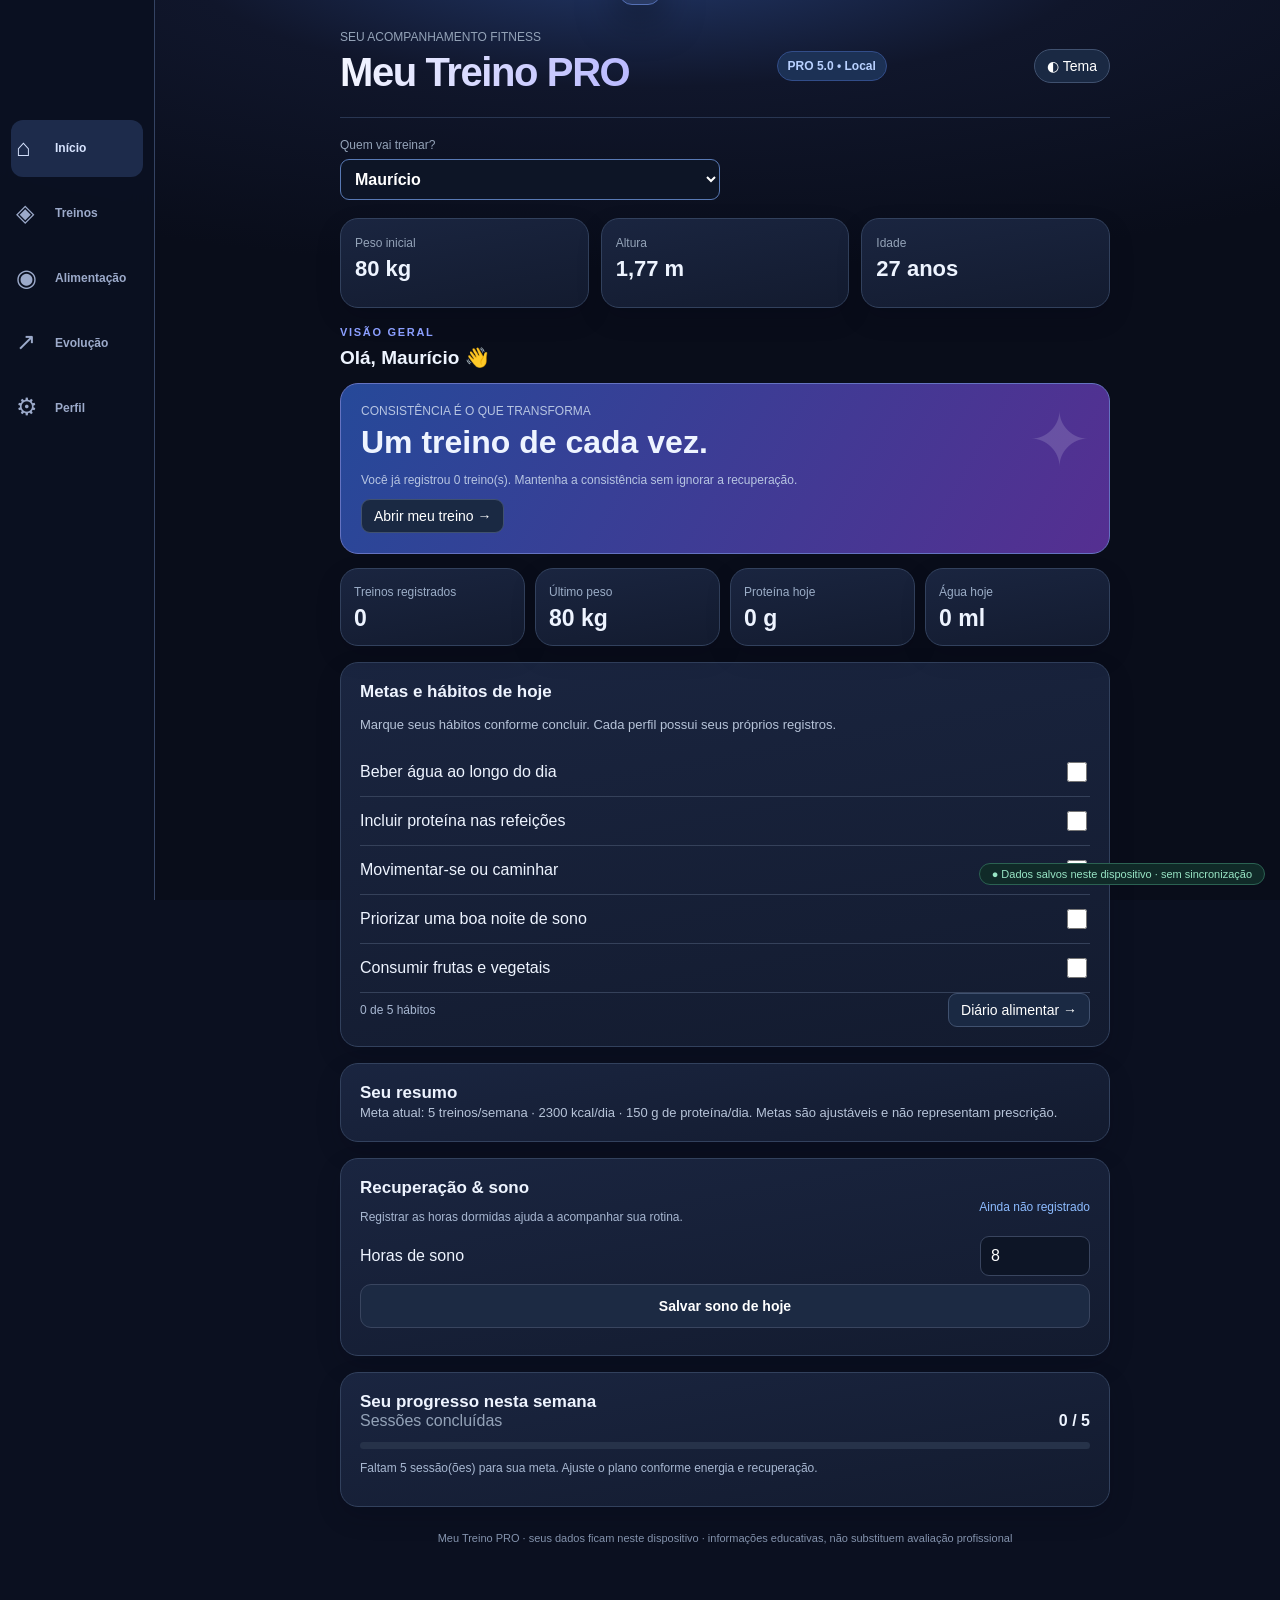
==== commit 3e9693b0: "Add files via upload" ====
--- a/index.html
+++ b/index.html
@@ -1,5 +1,6 @@
 <!DOCTYPE html>
-<html lang="pt-BR"><head><meta charset="utf-8"/><meta content="width=device-width,initial-scale=1,viewport-fit=cover" name="viewport"/><meta content="#0b1020" name="theme-color"/><meta content="yes" name="apple-mobile-web-app-capable"/><meta content="black-translucent" name="apple-mobile-web-app-status-bar-style"/><meta content="Meu Treino" name="apple-mobile-web-app-title"/><link href="manifest.webmanifest" rel="manifest"/><link href="icon-192.png" rel="apple-touch-icon"/><title>Meu Treino</title><style>
+
+<html lang="pt-BR"><head><meta charset="utf-8"/><meta content="width=device-width,initial-scale=1,viewport-fit=cover" name="viewport"/><meta content="#0b1020" name="theme-color"/><meta content="yes" name="apple-mobile-web-app-capable"/><meta content="black-translucent" name="apple-mobile-web-app-status-bar-style"/><meta content="Meu Treino" name="apple-mobile-web-app-title"/><link href="manifest.webmanifest" rel="manifest"/><link href="icon-192.png" rel="apple-touch-icon"/><title>Meu Treino PRO 5.0 — Seu treino, sua evolução</title><style>
 :root{font-family:-apple-system,BlinkMacSystemFont,'Segoe UI',sans-serif;color:#f1f5f9;background:#0b1020;font-synthesis:none}*{box-sizing:border-box}body{margin:0;padding:env(safe-area-inset-top) 0 calc(85px + env(safe-area-inset-bottom));}main{max-width:720px;margin:auto;padding:22px 17px}h1{font-size:27px;margin:6px 0}h2{font-size:19px;margin:8px 0 14px}h3{font-size:16px;margin:0}.muted{color:#94a3b8}.small{font-size:12px}.hero{display:flex;justify-content:space-between;align-items:center}.pill{background:#173b32;color:#86efac;padding:7px 10px;border-radius:20px;font-size:12px}.profilebar{margin:14px 0}.profilebar label{display:block;font-size:12px;color:#94a3b8;margin-bottom:7px}.profilebar select{font-weight:700;border-color:#5879b4}.stats{display:grid;grid-template-columns:repeat(3,1fr);gap:9px;margin:18px 0}.stat,.panel,.exercise{background:#151e32;border:1px solid #29354d;border-radius:15px;padding:14px}.stat strong{display:block;font-size:19px;margin-top:5px}.days{display:grid;grid-template-columns:repeat(5,1fr);gap:6px;margin:16px 0}.day{padding:12px 2px;border-radius:11px;border:1px solid #35415a;background:#172137;color:#cbd5e1;font-weight:650}.day.active,.primary{background:#4f7cff;color:white;border-color:#4f7cff}.exercise{margin:9px 0}.exhead{display:flex;align-items:center;gap:10px}.exhead label{font-weight:650;flex:1}.exhead input{width:21px;height:21px;accent-color:#42d89e}.fields{display:grid;grid-template-columns:1fr 1fr;gap:10px;margin-top:12px}.field label{display:block;color:#94a3b8;font-size:12px;margin-bottom:5px}input[type=number],input[type=date],input[type=text],select{width:100%;background:#0d1526;border:1px solid #39455f;border-radius:9px;color:white;font-size:16px;padding:10px;min-width:0}button{cursor:pointer;font-size:14px}.action{width:100%;border:1px solid #39455f;border-radius:11px;padding:13px;background:#1c2a43;color:white;font-weight:650;margin:8px 0}.action.primary{background:#4f7cff;border-color:#4f7cff}.bar{height:7px;background:#263249;border-radius:8px;overflow:hidden;margin:12px 0}.fill{height:100%;background:#42d89e;transition:width .2s}.row{display:flex;align-items:center;justify-content:space-between;gap:10px}.panel{margin:12px 0}.nav{position:fixed;bottom:0;left:0;right:0;display:flex;justify-content:center;background:#10192c;border-top:1px solid #2b3850;padding:8px 8px calc(8px + env(safe-area-inset-bottom));z-index:5}.nav button{flex:1;max-width:170px;border:0;background:transparent;color:#9baecb;padding:8px 4px;font-weight:600}.nav button.active{color:#8aabff}.hidden{display:none!important}.history{border-bottom:1px solid #34415a;padding:12px 0}.tag{font-size:12px;color:#8cbbff}.note{font-size:13px;line-height:1.5;color:#b6c3d8}.danger{color:#fda4af}.mini{padding:8px 12px;border-radius:9px;border:1px solid #40516f;background:#1a2943;color:#fff}.chart{width:100%;height:175px;display:block}.footer{font-size:11px;color:#8493ad;text-align:center;margin-top:25px} textarea{width:100%;min-height:76px;background:#0d1526;border:1px solid #39455f;border-radius:9px;color:#fff;font-size:16px;padding:10px} .field{min-width:0}.field select{width:100%}.cols3{display:grid;grid-template-columns:repeat(3,1fr);gap:8px}.chips{display:flex;flex-wrap:wrap;gap:7px}.chip{border:1px solid #40516f;background:#1c2a43;color:#e2e8f0;border-radius:20px;padding:9px 11px}.hint{font-size:12px;color:#a7b7d1}.metric{font-size:25px;font-weight:750;color:#a8c1ff}.nav{overflow-x:auto}.nav button{min-width:65px;font-size:11px}.warn{color:#fbbf24} 
 :root{--accent:#8b9fff;--mint:#52dfb0;--surface:#151e32}body{background:radial-gradient(circle at 50% -20%,#202d55 0%,#0b1020 55%);background-attachment:fixed}.hero h1{letter-spacing:-1.1px}.panel,.exercise,.stat{box-shadow:0 7px 25px #03071220}.action.primary,.day.active{background:linear-gradient(120deg,#597cff,#8c68ff);border-color:transparent}.pill{background:#193a3b;color:#7ce8c4}.nav{justify-content:flex-start}.nav button{min-width:66px}.section-eyebrow{text-transform:uppercase;letter-spacing:1.7px;color:#8b9fff;font-size:11px;font-weight:750}.big-number{font-size:30px;font-weight:800;letter-spacing:-1px}.kpi-grid{display:grid;grid-template-columns:repeat(2,1fr);gap:10px}.kpi{border:1px solid #35415a;border-radius:14px;padding:13px;background:#121c30}.kpi span{font-size:12px;color:#9badc7}.kpi strong{font-size:23px;display:block;margin-top:5px}.searchbar{margin:10px 0 14px}.exercise-art{width:100%;height:138px;object-fit:cover;border-radius:12px;background:#0d1729;margin-bottom:10px}.catalog-grid{display:grid;grid-template-columns:repeat(2,1fr);gap:10px}.catalog-card{border:1px solid #33435f;background:#172137;border-radius:14px;padding:9px;overflow:hidden}.catalog-card img{height:95px;width:100%;object-fit:cover;border-radius:8px}.catalog-card strong{display:block;font-size:13px;margin-top:8px}.catalog-card p{font-size:11px;color:#aab9d2;line-height:1.4;min-height:34px}.catalog-card button{width:100%}.filterline{display:flex;gap:7px;overflow:auto;padding-bottom:8px}.filterline button{white-space:nowrap}.tag-purple{background:#332751;color:#d8c5ff;padding:5px 8px;border-radius:10px;font-size:11px}.two{display:grid;grid-template-columns:1fr 1fr;gap:9px}.dashboard-banner{background:linear-gradient(135deg,#263d7a,#38245b);border:1px solid #5564a4;border-radius:18px;padding:20px;margin:14px 0}.dashboard-banner h2{margin:6px 0;font-size:25px}.subtle{font-size:12px;color:#b7c5e2}.meal-result{display:flex;align-items:center;justify-content:space-between;gap:10px;border-bottom:1px solid #34415a;padding:10px 0}.meal-result button{flex-shrink:0}.habit{display:flex;gap:12px;align-items:center;justify-content:space-between;border-bottom:1px solid #35415a;padding:11px 0}.habit input{accent-color:#52dfb0;width:20px;height:20px}.focus-visible:focus-visible,button:focus-visible,input:focus-visible,select:focus-visible{outline:2px solid #a6b8ff;outline-offset:2px}.stat strong{font-size:18px}.footer{padding-bottom:10px}@media(min-width:650px){.catalog-grid{grid-template-columns:repeat(3,1fr)}.kpi-grid{grid-template-columns:repeat(4,1fr)}}
-</style></head><body><main><div class="hero"><div><div class="muted small">SEU ACOMPANHAMENTO FITNESS</div><h1>Meu Treino PRO</h1></div><span class="pill">Edição 4.0</span></div><div class="profilebar"><label for="profile">Quem vai treinar?</label><select id="profile"><option value="mauricio">Maurício</option><option value="natht">Natht</option></select></div><div class="stats"><div class="stat"><span class="muted small">Peso inicial</span><strong id="stat-weight">80 kg</strong></div><div class="stat"><span class="muted small">Altura</span><strong id="stat-height">1,77 m</strong></div><div class="stat"><span class="muted small">Idade</span><strong id="stat-age">27 anos</strong></div></div><section id="view-treino"><h2>Ficha de <span data-profile-name="">Maurício</span></h2><div class="days" id="days"></div><div class="row"><h2 id="day-title"></h2><span class="tag" id="progress-text"></span></div><div class="bar"><div class="fill" id="progress"></div></div><div id="exercises"></div><div class="panel"><div class="row"><strong>🚶 Cardio do dia</strong><span class="tag" id="cardio"></span></div><label class="note"><input id="cardio-done" type="checkbox"/> Cardio concluído</label></div><button class="action primary" id="finish">✓ Salvar treino no histórico</button><button class="action" id="clear-day">Limpar marcações do dia</button><p class="note">Plano inicial para iniciantes. Para Natht, os dias de cardio podem ser descanso se necessário. A progressão depende de avaliação e recuperação.</p><p class="note">Faça os movimentos com técnica e mantenha cerca de 2–3 repetições de reserva. Descanse 60–120 segundos entre séries.</p></section><section class="hidden" id="view-evolucao"><h2>Evolução de <span data-profile-name="">Maurício</span></h2><div class="panel"><div class="fields"><div class="field"><label>Data</label><input id="measure-date" type="date"/></div><div class="field"><label>Peso (kg)</label><input id="measure-weight" inputmode="decimal" placeholder="80" step="0.1" type="number"/></div><div class="field"><label>Cintura (cm)</label><input id="measure-waist" inputmode="decimal" placeholder="Ex.: 92" step="0.1" type="number"/></div><div class="field"><label>Quadril (cm)</label><input id="measure-hip" step="0.1" type="number"/></div><div class="field"><label>Peito (cm)</label><input id="measure-chest" step="0.1" type="number"/></div><div class="field"><label>Braço (cm)</label><input id="measure-arm" step="0.1" type="number"/></div></div><button class="action primary" id="save-measure">Salvar medida</button></div><div class="panel"><h3>Evolução do peso</h3><svg aria-label="Gráfico do peso" class="chart" id="weight-chart" viewbox="0 0 320 175"></svg></div><div class="panel"><h3>Evolução da cintura</h3><svg aria-label="Gráfico da cintura" class="chart" id="waist-chart" viewbox="0 0 320 175"></svg></div><div class="panel"><h3>Água de hoje</h3><div class="row"><div><strong id="water-total">0 ml</strong><p class="hint" id="water-goal"></p></div><button class="mini" id="water-add">+ 250 ml</button><button class="mini" id="water-reset">Zerar</button></div></div><div class="panel"><h3>Medidas registradas</h3><div id="measure-list"></div></div></section><section class="hidden" id="view-alimentacao"><h2>Alimentação de <span data-profile-name="">Maurício</span></h2><div class="panel"><div class="row"><strong>Diário alimentar</strong><input id="food-date" style="width:155px" type="date"/></div><div class="cols3" style="margin-top:14px"><div><span class="hint">Consumidas</span><div class="metric" id="food-total">0</div><span class="hint">kcal</span></div><div><span class="hint">Meta diária</span><div class="metric" id="food-goal">—</div><span class="hint">kcal</span></div><div><span class="hint">Proteínas</span><div class="metric" id="protein-total">0</div><span class="hint">gramas</span></div></div><div class="bar"><div class="fill" id="food-progress"></div></div><p class="note" id="food-balance"></p><p class="note" id="macro-summary"></p></div><div class="panel"><h3>Adicionar alimento ou refeição</h3><p class="hint">Valores são estimativas. Confira o rótulo ou tabela nutricional e ajuste as quantidades.</p><div class="fields"><div class="field"><label>Alimento / refeição</label><input id="food-name" placeholder="Ex.: arroz cozido" type="text"/></div><div class="field"><label>Refeição</label><select id="food-meal"><option>Café da manhã</option><option>Almoço</option><option>Lanche</option><option>Jantar</option><option>Ceia</option></select></div><div class="field"><label>Calorias (kcal)</label><input id="food-cal" min="0" placeholder="Ex.: 130" step="1" type="number"/></div><div class="field"><label>Proteína (g)</label><input id="food-protein" min="0" placeholder="Ex.: 3" step="0.1" type="number"/></div></div><button class="action primary" id="add-food">+ Registrar alimento</button><h3 style="margin:12px 0 8px">Atalhos de porções</h3><div class="chips" id="food-quick"></div></div><div class="panel"><h3>Refeições registradas</h3><div id="food-list"></div></div><div class="panel"><h3>Ideias de refeições</h3><div id="food-tips"></div><p class="note">Sugestões gerais, não substituem orientação nutricional. Para perda de gordura, priorize um déficit moderado e proteína adequada.</p></div></section><section class="hidden" id="view-historico"><h2>Histórico de <span data-profile-name="">Maurício</span></h2><div class="panel" id="history-list"></div></section><section class="hidden" id="view-ajustes"><h2>Perfil e ajustes</h2><div class="panel"><h3>Dados de <span data-profile-name="">Maurício</span></h3><div class="fields"><div class="field"><label>Nome</label><input id="cfg-name" type="text"/></div><div class="field"><label>Idade (anos)</label><input id="cfg-age" max="110" min="13" type="number"/></div><div class="field"><label>Altura (cm)</label><input id="cfg-height" max="240" min="100" step="0.1" type="number"/></div><div class="field"><label>Peso atual (kg)</label><input id="cfg-weight" max="350" min="25" step="0.1" type="number"/></div><div class="field"><label>Meta calórica (kcal/dia)</label><input id="cfg-cal" max="6000" min="1000" step="50" type="number"/></div><div class="field"><label>Meta proteína (g/dia)</label><input id="cfg-protein" max="350" min="30" type="number"/></div><div class="field"><label>Meta de água (ml/dia)</label><input id="cfg-water" max="7000" min="500" step="100" type="number"/></div></div><button class="action primary" id="save-profile">Salvar perfil e metas</button><p class="hint">Metas são editáveis e estimativas iniciais, não prescrições individuais.</p></div><div class="panel"><h3>Editar ficha de treino</h3><div class="field"><label>Dia</label><select id="edit-day"></select></div><div class="field" style="margin-top:9px"><label>Nome do treino</label><input id="edit-title" type="text"/></div><div class="field" style="margin-top:9px"><label>Cardio</label><input id="edit-cardio" type="text"/></div><div id="edit-exercises"></div><button class="action" id="add-exercise">+ Adicionar exercício</button><button class="action primary" id="save-workout">Salvar alterações no treino</button><button class="action" id="reset-workout">Restaurar treino original deste dia</button><p class="hint">Mudanças afetam treinos futuros, sem apagar o histórico já salvo.</p></div><div class="panel"><h3>Salvar seus dados</h3><p class="note">Os registros ficam neste aparelho/navegador. Exporte um backup regularmente para Arquivos ou iCloud Drive, especialmente antes de trocar de iPhone.</p><button class="action primary" id="export">Exportar backup (.json)</button><label class="note" for="import">Importar backup:</label><input accept="application/json,.json" id="import" style="margin:12px 0;max-width:100%" type="file"/><p class="note">O backup v2 inclui os dois perfis. Backups antigos (v1) restauram apenas o perfil Maurício.</p></div><div class="panel"><h3>Instalação no iPhone</h3><p class="note">Depois de publicar em HTTPS, abra no Safari, toque em Compartilhar e escolha “Adicionar à Tela de Início”. O app pode funcionar offline após a primeira abertura.</p></div><button class="action danger" id="erase">Apagar dados do perfil selecionado</button></section><p class="footer">Meu Treino PRO · seus dados ficam neste dispositivo · informações educativas, não substituem avaliação profissional</p></main><section class="hidden" id="view-inicio"><div class="section-eyebrow">Visão geral</div><h2>Olá, <span data-profile-name="">Maurício</span> 👋</h2><div class="dashboard-banner"><div class="subtle">CONSISTÊNCIA É O QUE TRANSFORMA</div><h2 id="home-message">Seu próximo treino começa aqui.</h2><p class="subtle" id="home-sub"></p><button class="mini" id="home-train">Abrir meu treino →</button></div><div class="kpi-grid"><div class="kpi"><span>Treinos registrados</span><strong id="home-workouts">0</strong></div><div class="kpi"><span>Último peso</span><strong id="home-weight">—</strong></div><div class="kpi"><span>Proteína hoje</span><strong id="home-protein">0 g</strong></div><div class="kpi"><span>Água hoje</span><strong id="home-water">0 ml</strong></div></div><div class="panel"><h3>Metas e hábitos de hoje</h3><p class="note">Marque seus hábitos conforme concluir. Cada perfil possui seus próprios registros.</p><div id="habit-list"></div><div class="row"><span class="hint" id="habit-progress"></span><button class="mini" id="home-food">Diário alimentar →</button></div></div><div class="panel"><h3>Seu resumo</h3><div class="note" id="home-summary"></div></div></section><section class="hidden" id="view-biblioteca"><div class="section-eyebrow">Biblioteca visual</div><h2>Exercícios e execução</h2><p class="note">Ilustrações esquemáticas originais, não fotografias nem instruções clínicas. Confirme ajustes e técnica com o instrutor.</p><input class="searchbar" id="exercise-search" placeholder="Buscar exercício, músculo ou equipamento" type="text"/><div class="filterline" id="exercise-filters"></div><div class="catalog-grid" id="exercise-catalog"></div></section><section class="hidden" id="view-planejamento"><div class="section-eyebrow">Planejamento</div><h2>Metas e estimativas</h2><div class="panel"><h3>Objetivo pessoal</h3><div class="fields"><div class="field"><label>Objetivo</label><select id="goal-type"><option value="recomposicao">Perder gordura e ganhar músculo</option><option value="emagrecer">Perder peso</option><option value="ganhar">Ganhar massa muscular</option><option value="manter">Manter peso</option></select></div><div class="field"><label>Peso desejado (kg)</label><input id="goal-weight" max="350" min="25" step="0.1" type="number"/></div><div class="field"><label>Treinos por semana</label><input id="goal-sessions" max="7" min="1" type="number"/></div><div class="field"><label>Meta de passos/dia</label><input id="goal-steps" max="50000" min="1000" step="500" type="number"/></div></div><button class="action primary" id="goal-save">Salvar minhas metas</button></div><div class="panel"><h3>Estimativa energética orientativa</h3><p class="note">Uma faixa aproximada para adultos, baseada em peso, altura, idade e nível de atividade. Não é prescrição; diferenças individuais podem ser grandes.</p><div class="fields"><div class="field"><label>Equação de referência</label><select id="energy-equation"><option value="male">Mifflin-St Jeor — masculino</option><option value="female">Mifflin-St Jeor — feminino</option></select></div><div class="field"><label>Atividade habitual</label><select id="energy-activity"><option value="1.2">Pouca atividade</option><option value="1.375">Leve</option><option value="1.55">Moderada</option><option value="1.725">Alta</option></select></div></div><button class="action" id="energy-calc">Calcular estimativa</button><div class="note" id="energy-result"></div></div><div class="panel"><h3>Progressão</h3><p class="note">Aumente a carga somente quando conseguir concluir todas as séries com boa técnica e repetições de reserva. Priorize recuperação e sono.</p></div></section><section class="hidden" id="view-nutricao"><div class="section-eyebrow">Nutrição inteligente</div><h2>Catálogo de alimentos</h2><p class="note">Valores ilustrativos por porção, sujeitos a marca, preparo e tamanho. Confirme em rótulos e tabelas oficiais.</p><input class="searchbar" id="nutrition-search" placeholder="Buscar alimento" type="text"/><div class="panel"><div class="fields"><div class="field"><label>Alimento</label><select id="nutrition-item"></select></div><div class="field"><label>Quantidade (g ou unidades)</label><input id="nutrition-quantity" max="2000" min="1" step="1" type="number" value="100"/></div><div class="field"><label>Refeição</label><select id="nutrition-meal"><option>Café da manhã</option><option>Almoço</option><option>Lanche</option><option>Jantar</option><option>Ceia</option></select></div><div class="field"><label>Data</label><input id="nutrition-date" type="date"/></div></div><div class="note" id="nutrition-preview" style="margin-top:12px"></div><button class="action primary" id="nutrition-add">Adicionar ao diário alimentar</button></div><div class="panel"><h3>Ideias de combinações</h3><div id="recipe-list"></div></div></section><section class="hidden" id="view-relatorios"><div class="section-eyebrow">Relatórios</div><h2>Seu desempenho</h2><div class="kpi-grid"><div class="kpi"><span>Treinos 30 dias</span><strong id="report-train">0</strong></div><div class="kpi"><span>Exercícios feitos</span><strong id="report-ex">0</strong></div><div class="kpi"><span>Medidas salvas</span><strong id="report-measure">0</strong></div><div class="kpi"><span>Dias com alimentação</span><strong id="report-food">0</strong></div></div><div class="panel"><h3>Consistência dos últimos 7 dias</h3><div id="report-week"></div></div><div class="panel"><h3>Exportar relatórios</h3><button class="action" id="report-csv-workouts">Baixar treinos (.csv)</button><button class="action" id="report-csv-measures">Baixar medidas (.csv)</button><button class="action" id="report-csv-food">Baixar alimentação (.csv)</button><p class="hint">CSV pode ser aberto no Excel, Numbers e Google Sheets.</p></div></section><section class="hidden" id="view-descanso"><div class="section-eyebrow">Ferramentas</div><h2>Cronômetro de descanso</h2><div class="panel" style="text-align:center"><div aria-live="polite" class="big-number" id="rest-display">01:30</div><p class="hint">Escolha um intervalo de descanso entre séries</p><div class="chips" style="justify-content:center"><button class="chip" data-rest="60">60 s</button><button class="chip" data-rest="90">90 s</button><button class="chip" data-rest="120">120 s</button><button class="chip" data-rest="180">180 s</button></div><div class="two"><button class="action primary" id="rest-start">Iniciar / continuar</button><button class="action" id="rest-pause">Pausar</button></div><button class="action" id="rest-reset">Reiniciar</button></div><div class="panel"><h3>Observações do treino</h3><textarea id="training-notes" placeholder="Como foi o treino? Dor, energia, progressão..."></textarea><button class="action" id="notes-save">Salvar observação de hoje</button></div></section><nav class="nav"><button class="active" data-tab="treino">🏋️<br/>Treino</button><button data-tab="evolucao">📈<br/>Evolução</button><button data-tab="alimentacao">🥗<br/>Comida</button><button data-tab="historico">📋<br/>Histórico</button><button data-tab="ajustes">⚙️<br/>Ajustes</button><button data-tab="inicio">🏠<br/>Início</button><button data-tab="biblioteca">📚<br/>Exercícios</button><button data-tab="planejamento">🎯<br/>Metas</button><button data-tab="nutricao">🍎<br/>Alimentos</button><button data-tab="relatorios">📊<br/>Relatórios</button><button data-tab="descanso">⏱️<br/>Descanso</button></nav><script src="app.js"></script></body></html>
+</style><meta content="Meu Treino PRO 5.0: treinos, séries e cargas, alimentação e evolução corporal. Demonstração gratuita sem cadastro." name="description"/><link href="v5.css" rel="stylesheet"/></head><body><main><div class="hero"><div><div class="muted small">SEU ACOMPANHAMENTO FITNESS</div><h1>Meu Treino PRO</h1></div><span class="pill">PRO 5.0 • Local</span></div><div class="profilebar"><label for="profile">Quem vai treinar?</label><select id="profile"><option value="mauricio">Maurício</option><option value="natht">Nathy</option></select></div><div class="stats"><div class="stat"><span class="muted small">Peso inicial</span><strong id="stat-weight">80 kg</strong></div><div class="stat"><span class="muted small">Altura</span><strong id="stat-height">1,77 m</strong></div><div class="stat"><span class="muted small">Idade</span><strong id="stat-age">27 anos</strong></div></div><section id="view-treino"><h2>Ficha de <span data-profile-name="">Maurício</span></h2><div class="panel session-box" id="session-panel"><div class="row"><div><span class="section-eyebrow">SESSÃO DE HOJE</span><h3 id="session-status">Pronto para treinar</h3></div><div aria-live="off" class="session-clock" id="session-clock">00:00</div></div><p class="hint" id="session-hint">Inicie uma sessão ou registre as séries diretamente. Seus rascunhos são salvos neste aparelho.</p><div class="two"><button class="action primary" id="session-toggle" type="button">Iniciar treino</button><button class="action" id="session-reset" type="button">Reiniciar tempo</button></div></div><div class="days" id="days"></div><div class="row"><h2 id="day-title"></h2><span class="tag" id="progress-text"></span></div><div class="bar"><div class="fill" id="progress"></div></div><p class="hint">Registre cada série com carga, repetições e conclusão. Você também pode marcar o exercício inteiro.</p><div id="exercises"></div><div class="panel"><div class="row"><strong>🚶 Cardio do dia</strong><span class="tag" id="cardio"></span></div><label class="note"><input id="cardio-done" type="checkbox"/> Cardio concluído</label></div><button class="action primary" id="finish">✓ Salvar treino no histórico</button><button class="action" id="clear-day">Limpar marcações do dia</button><p class="note">Plano inicial para iniciantes. Para Natht, os dias de cardio podem ser descanso se necessário. A progressão depende de avaliação e recuperação.</p><p class="note">Faça os movimentos com técnica e mantenha cerca de 2–3 repetições de reserva. Descanse 60–120 segundos entre séries.</p><div class="panel"><h3>Dica de progressão</h3><p class="note" id="progression-tip">Registre suas séries para comparar cargas de um treino para o outro. Progrida apenas com boa técnica e recuperação.</p></div></section><section class="hidden" id="view-evolucao"><h2>Evolução de <span data-profile-name="">Maurício</span></h2><div class="panel"><div class="fields"><div class="field"><label>Data</label><input id="measure-date" type="date"/></div><div class="field"><label>Peso (kg)</label><input id="measure-weight" inputmode="decimal" placeholder="80" step="0.1" type="number"/></div><div class="field"><label>Cintura (cm)</label><input id="measure-waist" inputmode="decimal" placeholder="Ex.: 92" step="0.1" type="number"/></div><div class="field"><label>Quadril (cm)</label><input id="measure-hip" step="0.1" type="number"/></div><div class="field"><label>Peito (cm)</label><input id="measure-chest" step="0.1" type="number"/></div><div class="field"><label>Braço (cm)</label><input id="measure-arm" step="0.1" type="number"/></div><div class="field"><label for="measure-thigh">Coxa (cm)</label><input id="measure-thigh" inputmode="decimal" max="200" min="1" step="0.1" type="number"/></div><div class="field"><label for="measure-calf">Panturrilha (cm)</label><input id="measure-calf" inputmode="decimal" max="200" min="1" step="0.1" type="number"/></div><div class="field"><label for="measure-neck">Pescoço (cm)</label><input id="measure-neck" inputmode="decimal" max="200" min="1" step="0.1" type="number"/></div></div><button class="action primary" id="save-measure">Salvar medida</button></div><div class="panel"><h3>Evolução do peso</h3><svg aria-label="Gráfico do peso" class="chart" id="weight-chart" viewbox="0 0 320 175"></svg></div><div class="panel"><h3>Evolução da cintura</h3><svg aria-label="Gráfico da cintura" class="chart" id="waist-chart" viewbox="0 0 320 175"></svg></div><div class="panel"><h3>Água de hoje</h3><div class="row"><div><strong id="water-total">0 ml</strong><p class="hint" id="water-goal"></p></div><button class="mini" id="water-add">+ 250 ml</button><button class="mini" id="water-reset">Zerar</button></div></div><div class="panel"><h3>Medidas registradas</h3><div id="measure-list"></div></div></section><section class="hidden" id="view-alimentacao"><h2>Alimentação de <span data-profile-name="">Maurício</span></h2><div class="panel"><div class="row"><strong>Diário alimentar</strong><input id="food-date" style="width:155px" type="date"/></div><div class="cols3" style="margin-top:14px"><div><span class="hint">Consumidas</span><div class="metric" id="food-total">0</div><span class="hint">kcal</span></div><div><span class="hint">Meta diária</span><div class="metric" id="food-goal">—</div><span class="hint">kcal</span></div><div><span class="hint">Proteínas</span><div class="metric" id="protein-total">0</div><span class="hint">gramas</span></div></div><div class="bar"><div class="fill" id="food-progress"></div></div><p class="note" id="food-balance"></p><p class="note" id="macro-summary"></p></div><div class="panel"><h3>Adicionar alimento ou refeição</h3><p class="hint">Valores são estimativas. Confira o rótulo ou tabela nutricional e ajuste as quantidades.</p><div class="fields"><div class="field"><label>Alimento / refeição</label><input id="food-name" placeholder="Ex.: arroz cozido" type="text"/></div><div class="field"><label>Refeição</label><select id="food-meal"><option>Café da manhã</option><option>Almoço</option><option>Lanche</option><option>Jantar</option><option>Ceia</option></select></div><div class="field"><label>Calorias (kcal)</label><input id="food-cal" min="0" placeholder="Ex.: 130" step="1" type="number"/></div><div class="field"><label>Proteína (g)</label><input id="food-protein" min="0" placeholder="Ex.: 3" step="0.1" type="number"/></div><div class="field"><label for="food-carbs">Carboidratos (g) (opcional)</label><input id="food-carbs" max="1000" min="0" step="0.1" type="number"/></div><div class="field"><label for="food-fat">Gorduras (g) (opcional)</label><input id="food-fat" max="1000" min="0" step="0.1" type="number"/></div></div><button class="action primary" id="add-food">+ Registrar alimento</button><h3 style="margin:12px 0 8px">Atalhos de porções</h3><div class="chips" id="food-quick"></div></div><div class="panel"><h3>Refeições registradas</h3><div id="food-list"></div></div><div class="panel"><h3>Ideias de refeições</h3><div id="food-tips"></div><p class="note">Sugestões gerais, não substituem orientação nutricional. Para perda de gordura, priorize um déficit moderado e proteína adequada.</p></div></section><section class="hidden" id="view-historico"><h2>Histórico de <span data-profile-name="">Maurício</span></h2><div class="panel" id="history-list"></div></section><section class="hidden" id="view-ajustes"><h2>Perfil e ajustes</h2><div class="panel tools-menu"><h3>Explorar e personalizar</h3><p class="hint">Recursos extras disponíveis sem poluir a navegação principal.</p><div class="quick-grid"><button class="quick-item" data-tab="historico" type="button">▤  Histórico</button><button class="quick-item" data-tab="biblioteca" type="button">◫  Exercícios</button><button class="quick-item" data-tab="planejamento" type="button">◎  Metas</button><button class="quick-item" data-tab="nutricao" type="button">▧  Alimentos</button><button class="quick-item" data-tab="relatorios" type="button">▥  Relatórios</button><button class="quick-item" data-tab="descanso" type="button">◷  Cronômetro</button></div></div><div class="panel"><h3>Dados de <span data-profile-name="">Maurício</span></h3><div class="fields"><div class="field"><label>Nome</label><input id="cfg-name" type="text"/></div><div class="field"><label>Idade (anos)</label><input id="cfg-age" max="110" min="13" type="number"/></div><div class="field"><label>Altura (cm)</label><input id="cfg-height" max="240" min="100" step="0.1" type="number"/></div><div class="field"><label>Peso atual (kg)</label><input id="cfg-weight" max="350" min="25" step="0.1" type="number"/></div><div class="field"><label>Meta calórica (kcal/dia)</label><input id="cfg-cal" max="6000" min="1000" step="50" type="number"/></div><div class="field"><label>Meta proteína (g/dia)</label><input id="cfg-protein" max="350" min="30" type="number"/></div><div class="field"><label>Meta de água (ml/dia)</label><input id="cfg-water" max="7000" min="500" step="100" type="number"/></div></div><button class="action primary" id="save-profile">Salvar perfil e metas</button><p class="hint">Metas são editáveis e estimativas iniciais, não prescrições individuais.</p></div><div class="panel"><h3>Editar ficha de treino</h3><div class="field"><label>Dia</label><select id="edit-day"></select></div><div class="field" style="margin-top:9px"><label>Nome do treino</label><input id="edit-title" type="text"/></div><div class="field" style="margin-top:9px"><label>Cardio</label><input id="edit-cardio" type="text"/></div><div id="edit-exercises"></div><button class="action" id="add-exercise">+ Adicionar exercício</button><button class="action primary" id="save-workout">Salvar alterações no treino</button><button class="action" id="reset-workout">Restaurar treino original deste dia</button><p class="hint">Mudanças afetam treinos futuros, sem apagar o histórico já salvo.</p></div><div class="panel"><h3>Salvar seus dados</h3><p class="note">Os registros ficam neste aparelho/navegador. Exporte um backup regularmente para Arquivos ou iCloud Drive, especialmente antes de trocar de iPhone.</p><button class="action primary" id="export">Exportar backup (.json)</button><label class="note" for="import">Importar backup:</label><input accept="application/json,.json" id="import" style="margin:12px 0;max-width:100%" type="file"/><p class="note">O backup v2 inclui os dois perfis. Backups antigos (v1) restauram apenas o perfil Maurício.</p></div><div class="panel"><h3>Instalação no iPhone</h3><p class="note">Depois de publicar em HTTPS, abra no Safari, toque em Compartilhar e escolha “Adicionar à Tela de Início”. O app pode funcionar offline após a primeira abertura.</p></div><button class="action danger" id="erase">Apagar dados do perfil selecionado</button><div class="panel"><h3>Privacidade e versão comercial</h3><p class="note">Esta versão funciona <strong>localmente, sem login e sem sincronização</strong>. Não use em um aparelho compartilhado para armazenar dados sensíveis de clientes. Nenhuma informação é enviada a um servidor pelo aplicativo local.</p><p class="hint">A versão SaaS, com cadastro seguro, isolamento por conta e sincronização, está preparada separadamente na pasta <code>cloud</code> e exige configurar Supabase e testar antes da comercialização.</p><a class="action link-action" href="landing.html">Ver página de apresentação</a><a class="action link-action" href="demo.html">Abrir demonstração fictícia</a></div></section><section class="hidden" id="view-inicio"><div class="section-eyebrow">Visão geral</div><h2>Olá, <span data-profile-name="">Maurício</span> 👋</h2><div class="dashboard-banner" role="region"><div class="subtle">CONSISTÊNCIA É O QUE TRANSFORMA</div><h2 id="home-message">Seu próximo treino começa aqui.</h2><p class="subtle" id="home-sub"></p><button class="mini" id="home-train">Abrir meu treino →</button></div><div class="kpi-grid"><div class="kpi"><span>Treinos registrados</span><strong id="home-workouts">0</strong></div><div class="kpi"><span>Último peso</span><strong id="home-weight">—</strong></div><div class="kpi"><span>Proteína hoje</span><strong id="home-protein">0 g</strong></div><div class="kpi"><span>Água hoje</span><strong id="home-water">0 ml</strong></div></div><div class="panel"><h3>Metas e hábitos de hoje</h3><p class="note">Marque seus hábitos conforme concluir. Cada perfil possui seus próprios registros.</p><div id="habit-list"></div><div class="row"><span class="hint" id="habit-progress"></span><button class="mini" id="home-food">Diário alimentar →</button></div></div><div class="panel"><h3>Seu resumo</h3><div class="note" id="home-summary"></div></div><div class="panel"><div class="row"><div><h3>Recuperação &amp; sono</h3><p class="hint">Registrar as horas dormidas ajuda a acompanhar sua rotina.</p></div><span class="tag" id="sleep-last">—</span></div><div class="row"><label for="sleep-hours">Horas de sono</label><input id="sleep-hours" max="24" min="0" step="0.5" style="max-width:110px" type="number" value="8"/></div><button class="action" id="sleep-save" type="button">Salvar sono de hoje</button></div><div class="panel"><h3>Seu progresso nesta semana</h3><div class="row"><span class="muted">Sessões concluídas</span><strong id="week-sessions">0 / 5</strong></div><div class="bar"><div class="fill" id="week-progress"></div></div><p class="hint" id="week-summary"></p></div></section><section class="hidden" id="view-biblioteca"><div class="section-eyebrow">Biblioteca visual</div><h2>Exercícios e execução</h2><p class="note">Ilustrações esquemáticas originais, não fotografias nem instruções clínicas. Confirme ajustes e técnica com o instrutor.</p><input class="searchbar" id="exercise-search" placeholder="Buscar exercício, músculo ou equipamento" type="text"/><div class="filterline" id="exercise-filters"></div><div class="catalog-grid" id="exercise-catalog"></div></section><section class="hidden" id="view-planejamento"><div class="section-eyebrow">Planejamento</div><h2>Metas e estimativas</h2><div class="panel"><h3>Objetivo pessoal</h3><div class="fields"><div class="field"><label>Objetivo</label><select id="goal-type"><option value="recomposicao">Perder gordura e ganhar músculo</option><option value="emagrecer">Perder peso</option><option value="ganhar">Ganhar massa muscular</option><option value="manter">Manter peso</option></select></div><div class="field"><label>Peso desejado (kg)</label><input id="goal-weight" max="350" min="25" step="0.1" type="number"/></div><div class="field"><label>Treinos por semana</label><input id="goal-sessions" max="7" min="1" type="number"/></div><div class="field"><label>Meta de passos/dia</label><input id="goal-steps" max="50000" min="1000" step="500" type="number"/></div></div><button class="action primary" id="goal-save">Salvar minhas metas</button></div><div class="panel"><h3>Estimativa energética orientativa</h3><p class="note">Uma faixa aproximada para adultos, baseada em peso, altura, idade e nível de atividade. Não é prescrição; diferenças individuais podem ser grandes.</p><div class="fields"><div class="field"><label>Equação de referência</label><select id="energy-equation"><option value="male">Mifflin-St Jeor — masculino</option><option value="female">Mifflin-St Jeor — feminino</option></select></div><div class="field"><label>Atividade habitual</label><select id="energy-activity"><option value="1.2">Pouca atividade</option><option value="1.375">Leve</option><option value="1.55">Moderada</option><option value="1.725">Alta</option></select></div></div><button class="action" id="energy-calc">Calcular estimativa</button><div class="note" id="energy-result"></div></div><div class="panel"><h3>Progressão</h3><p class="note">Aumente a carga somente quando conseguir concluir todas as séries com boa técnica e repetições de reserva. Priorize recuperação e sono.</p></div></section><section class="hidden" id="view-nutricao"><div class="section-eyebrow">Nutrição inteligente</div><h2>Catálogo de alimentos</h2><p class="note">Valores ilustrativos por porção, sujeitos a marca, preparo e tamanho. Confirme em rótulos e tabelas oficiais.</p><input class="searchbar" id="nutrition-search" placeholder="Buscar alimento" type="text"/><div class="panel"><div class="fields"><div class="field"><label>Alimento</label><select id="nutrition-item"></select></div><div class="field"><label>Quantidade (g ou unidades)</label><input id="nutrition-quantity" max="2000" min="1" step="1" type="number" value="100"/></div><div class="field"><label>Refeição</label><select id="nutrition-meal"><option>Café da manhã</option><option>Almoço</option><option>Lanche</option><option>Jantar</option><option>Ceia</option></select></div><div class="field"><label>Data</label><input id="nutrition-date" type="date"/></div></div><div class="note" id="nutrition-preview" style="margin-top:12px"></div><button class="action primary" id="nutrition-add">Adicionar ao diário alimentar</button></div><div class="panel"><h3>Ideias de combinações</h3><div id="recipe-list"></div></div></section><section class="hidden" id="view-relatorios"><div class="section-eyebrow">Relatórios</div><h2>Seu desempenho</h2><div class="kpi-grid"><div class="kpi"><span>Treinos 30 dias</span><strong id="report-train">0</strong></div><div class="kpi"><span>Exercícios feitos</span><strong id="report-ex">0</strong></div><div class="kpi"><span>Medidas salvas</span><strong id="report-measure">0</strong></div><div class="kpi"><span>Dias com alimentação</span><strong id="report-food">0</strong></div></div><div class="panel"><h3>Consistência dos últimos 7 dias</h3><div id="report-week"></div></div><div class="panel"><h3>Exportar relatórios</h3><button class="action" id="report-csv-workouts">Baixar treinos (.csv)</button><button class="action" id="report-csv-measures">Baixar medidas (.csv)</button><button class="action" id="report-csv-food">Baixar alimentação (.csv)</button><p class="hint">CSV pode ser aberto no Excel, Numbers e Google Sheets.</p></div></section><section class="hidden" id="view-descanso"><div class="section-eyebrow">Ferramentas</div><h2>Cronômetro de descanso</h2><div class="panel" style="text-align:center"><div aria-live="polite" class="big-number" id="rest-display">01:30</div><p class="hint">Escolha um intervalo de descanso entre séries</p><div class="chips" style="justify-content:center"><button class="chip" data-rest="60">60 s</button><button class="chip" data-rest="90">90 s</button><button class="chip" data-rest="120">120 s</button><button class="chip" data-rest="180">180 s</button></div><div class="two"><button class="action primary" id="rest-start">Iniciar / continuar</button><button class="action" id="rest-pause">Pausar</button></div><button class="action" id="rest-reset">Reiniciar</button></div><div class="panel"><h3>Observações do treino</h3><textarea id="training-notes" placeholder="Como foi o treino? Dor, energia, progressão..."></textarea><button class="action" id="notes-save">Salvar observação de hoje</button></div></section><p class="footer">Meu Treino PRO · seus dados ficam neste dispositivo · informações educativas, não substituem avaliação profissional</p></main><div class="connection-indicator" id="connection-indicator" role="status">Modo local • dados neste dispositivo</div><nav class="nav"><button aria-label="Início" data-tab="inicio" type="button"><span class="nav-icon">⌂</span><span>Início</span></button><button aria-label="Treinos" data-tab="treino" type="button"><span class="nav-icon">◈</span><span>Treinos</span></button><button aria-label="Alimentação" data-tab="alimentacao" type="button"><span class="nav-icon">◉</span><span>Alimentação</span></button><button aria-label="Evolução" data-tab="evolucao" type="button"><span class="nav-icon">↗</span><span>Evolução</span></button><button aria-label="Perfil" data-tab="ajustes" type="button"><span class="nav-icon">⚙</span><span>Perfil</span></button></nav><script src="app.js"></script><script src="exercises-extra.js"></script><script src="v5.js"></script><script src="catalog-v5.js"></script></body></html>
--- a/v5.css
+++ b/v5.css
@@ -0,0 +1,100 @@
+/* Meu Treino PRO 5: additive skin compatible with the original offline application */
+:root { --v5-bg:#090d1a; --v5-panel:#151d32; --v5-stroke:#2c3a59; --v5-primary:#6788ff; --v5-ink:#eef4ff; --v5-muted:#9aacca; }
+html { scroll-behavior:smooth; }
+body { min-height:100vh; color:var(--v5-ink); background:radial-gradient(ellipse 85% 35% at 50% -5%,#23396c 0%,#10162b 42%,#090d1a 100%); background-attachment:fixed; }
+main { max-width:980px; padding:26px 20px 50px; }
+.hero { position:relative; padding:4px 0 16px; border-bottom:1px solid #293652; margin-bottom:20px; flex-wrap:wrap; gap:10px; }
+.hero h1 { font-size:clamp(29px,4vw,40px); letter-spacing:-1.4px; background:linear-gradient(100deg,#f4f7ff,#b9b9ff); background-clip:text; -webkit-background-clip:text; color:transparent; }
+.hero .pill { background:#1c3155; border:1px solid #324d89; color:#b9d1ff; font-weight:750; }
+.theme-toggle { border-radius:20px; }
+.profilebar { margin:16px 0; }
+.profilebar select { max-width:380px; }
+.stats { gap:12px; }
+.stat,.panel,.exercise,.kpi { background:linear-gradient(170deg,#1a2540,#131b2f); border:1px solid #32415d; border-radius:18px; box-shadow:0 10px 25px #0208172c; }
+.stat { min-height:90px; }
+.panel { padding:19px; margin:16px 0; }
+.panel h3 { font-size:17px; }
+.stat strong { font-size:22px; }
+.dashboard-banner { background:linear-gradient(120deg,#264999,#552f91); border-color:#6573c1; position:relative; overflow:hidden; }
+.dashboard-banner::after { content:'✦'; position:absolute; right:18px; top:12px; font-size:75px; opacity:.16; pointer-events:none; }
+.dashboard-banner h2 { font-size:clamp(22px,5vw,32px); }
+.action,.mini,.chip,.day,.quick-item { transition:transform .18s, border-color .18s, background .18s; }
+button:not(:disabled):active { transform:scale(.98); }
+button:disabled { opacity:.55; cursor:not-allowed; }
+.action:focus-visible,.mini:focus-visible,.chip:focus-visible,.quick-item:focus-visible { outline:2px solid #8caaff; outline-offset:3px; }
+.action.primary,.day.active,.mini.primary { background:linear-gradient(125deg,#466cff,#8964f7); border-color:transparent; }
+.action { text-align:center; }
+.link-action { text-decoration:none; display:block; }
+.nav { justify-content:space-around; background:rgba(11,17,34,.97); border-top:1px solid #37466b; backdrop-filter:blur(12px); padding-top:7px; }
+.nav button { min-width:0; max-width:170px; flex:1; padding:6px 3px 3px; color:#9caaca; font-size:12px; display:flex; flex-direction:column; gap:3px; align-items:center; border-radius:12px; }
+.nav button.active { background:#1d2b4b; color:#d8e4ff; }
+.nav-icon { font-size:23px; font-weight:700; line-height:1.2; }
+.quick-grid { display:grid; grid-template-columns:repeat(2,minmax(0,1fr)); gap:10px; margin-top:12px; }
+.quick-item { padding:16px 8px; border-radius:13px; background:#1b2942; border:1px solid #334767; color:#deebff; font-weight:700; }
+.session-box { border-color:#53609d; background:linear-gradient(115deg,#1d2d51,#1d2246); }
+.session-clock { font-variant-numeric:tabular-nums; font-size:27px; font-weight:800; letter-spacing:1px; color:#bdcaff; }
+.session-box .two { margin-top:12px; }
+.session-box .action { margin:3px 0; }
+.exercise { padding:15px; }
+.exercise .exercise-art { max-height:118px; background:#0d1529; }
+.exercise .exhead { margin:6px 0 10px; }
+.exercise .exhead label { font-size:16px; }
+.exercise .legacy-fields { display:none !important; }
+.series-grid { display:grid; gap:5px; }
+.sets-caption,.series-row { display:grid; grid-template-columns:44px minmax(0,1.15fr) minmax(0,1.15fr) 47px; gap:8px; align-items:center; }
+.sets-caption { color:#9fadd1; font-size:11px; font-weight:700; padding:7px 0; border-top:1px solid #344262; }
+.sets-caption span:last-child { text-align:center; }
+.series-row { padding:3px 0; }
+.series-row input[type=number] { min-width:0; padding:10px 6px; font-size:15px; text-align:center; }
+.series-row input[type=checkbox] { width:21px; height:21px; margin:auto; accent-color:#46d5a4; }
+.series-number { text-align:center; color:#d0ddfa; font-weight:750; }
+.last-performance { margin:12px 0 0; font-size:12px; color:#98aee0; }
+.session-history { border-left:3px solid #6f8aff; }
+.session-history p { margin:8px 0; }
+.inline-edit { background:#101a2e; border:1px solid #415374; border-radius:12px; padding:13px; margin:8px 0; display:grid; grid-template-columns:1fr 1fr; gap:8px; }
+.inline-edit label { color:#b9c8e0; font-size:12px; }
+.inline-edit input { display:block; margin-top:5px; width:100%; }
+.inline-edit button { margin-top:6px; }
+.connection-indicator { position:fixed; bottom:calc(76px + env(safe-area-inset-bottom)); left:50%; transform:translateX(-50%); border-radius:20px; background:#102a28; padding:4px 12px; z-index:6; font-size:11px; color:#98e5c5; width:max-content; max-width:95vw; text-align:center; border:1px solid #2b6252; }
+.connection-indicator.offline { color:#fbd99c; background:#3a2817; border-color:#7f4b20; }
+.v5-toast { position:fixed; top:20px; left:50%; transform:translate(-50%,-150%); transition:transform .2s; z-index:100; background:#293a64; color:#fff; border:1px solid #5570b5; border-radius:13px; padding:14px 20px; box-shadow:0 10px 40px #0008; pointer-events:none; }
+.v5-toast.visible { transform:translate(-50%,0); }
+.catalog-card { min-height:250px; }
+.catalog-card .mini { margin-top:auto; }
+.catalog-card img { opacity:.91; }
+body.theme-light { --v5-ink:#1a2442; background:#e9edf7; color:#1a2442; }
+.theme-light .stat,.theme-light .panel,.theme-light .exercise,.theme-light .kpi,.theme-light .catalog-card { background:#fff; border-color:#ccd5e8; color:#1a2442; }
+.theme-light .hero h1 { background:none; color:#1e3165; }
+.theme-light .muted,.theme-light .note,.theme-light .hint,.theme-light .field label,.theme-light .kpi span,.theme-light .small.muted { color:#566581; }
+.theme-light input[type=number],.theme-light input[type=date],.theme-light input[type=text],.theme-light select,.theme-light textarea { background:#f7f9fc; color:#16233f; border-color:#bbc8dc; }
+.theme-light .action:not(.primary),.theme-light .chip,.theme-light .mini:not(.primary),.theme-light .quick-item,.theme-light .day:not(.active) { background:#edf2ff; color:#1d3463; border-color:#bccbed; }
+.theme-light .session-box { background:#e5eafe; }
+.theme-light .session-clock { color:#2747a1; }
+.theme-light .nav { background:rgba(250,252,255,.98); border-top-color:#d0d9ea; }
+.theme-light .nav button { color:#526583; }
+.theme-light .nav button.active { background:#dce5ff; color:#24418c; }
+.theme-light .sets-caption,.theme-light .series-number,.theme-light .last-performance { color:#536788; }
+.theme-light .inline-edit { background:#eef3fd; }
+.theme-light .inline-edit label { color:#304461; }
+.theme-light .history { border-color:#d5e0ed; }
+body { padding-bottom:calc(110px + env(safe-area-inset-bottom)); }
+@media(min-width:780px) {
+  main { padding-left:190px; }
+  .nav { top:0; bottom:0; right:auto; width:155px; display:flex; flex-direction:column; justify-content:flex-start; align-items:stretch; padding:120px 11px 20px; border-right:1px solid #344363; border-top:0; }
+  .nav button { max-width:none; width:100%; flex:0; padding:14px 5px; margin-bottom:8px; flex-direction:row; gap:12px; text-align:left; }
+  .nav-icon { width:27px; font-size:24px; }
+  .quick-grid { grid-template-columns:repeat(3,minmax(0,1fr)); }
+  .connection-indicator { left:auto; right:15px; bottom:15px; transform:none; }
+  .catalog-grid { grid-template-columns:repeat(3,1fr); }
+}
+@media(max-width:410px) { main { padding:15px 12px; } .nav button { font-size:10px; } .series-row,.sets-caption { grid-template-columns:30px minmax(0,1fr) minmax(0,1fr) 32px; gap:5px; } .series-row input[type=number] { font-size:14px; } .panel { padding:14px; } .stat { padding:10px; } }
+@media(prefers-reduced-motion:reduce) { *,*::before,*::after { animation-duration:0s !important; transition-duration:0s !important; scroll-behavior:auto !important; } }
+.catalog-summary { padding:6px 0 12px; font-size:12px; color:#aebde0; }
+.catalog-card { display:flex; flex-direction:column; gap:7px; }
+.catalog-card p { min-height:unset; flex:1; margin:2px 0 8px; }
+.catalog-card details { background:#111e33; border:1px solid #3a4c6d; border-radius:9px; padding:9px; font-size:12px; color:#bed0eb; }
+.catalog-card summary { cursor:pointer; font-weight:700; }
+.catalog-card details p { font-size:12px; padding-top:8px; }
+.theme-light .catalog-card details { background:#eff4fd; color:#384865; border-color:#d0ddeb; }
+.demo-ribbon { background:#233252; color:#dbe9ff; border:1px dashed #8195cd; border-radius:14px; padding:12px 16px; font-size:13px; line-height:1.6; }
+.demo-ribbon a { color:#bdd2ff; font-weight:700; }
